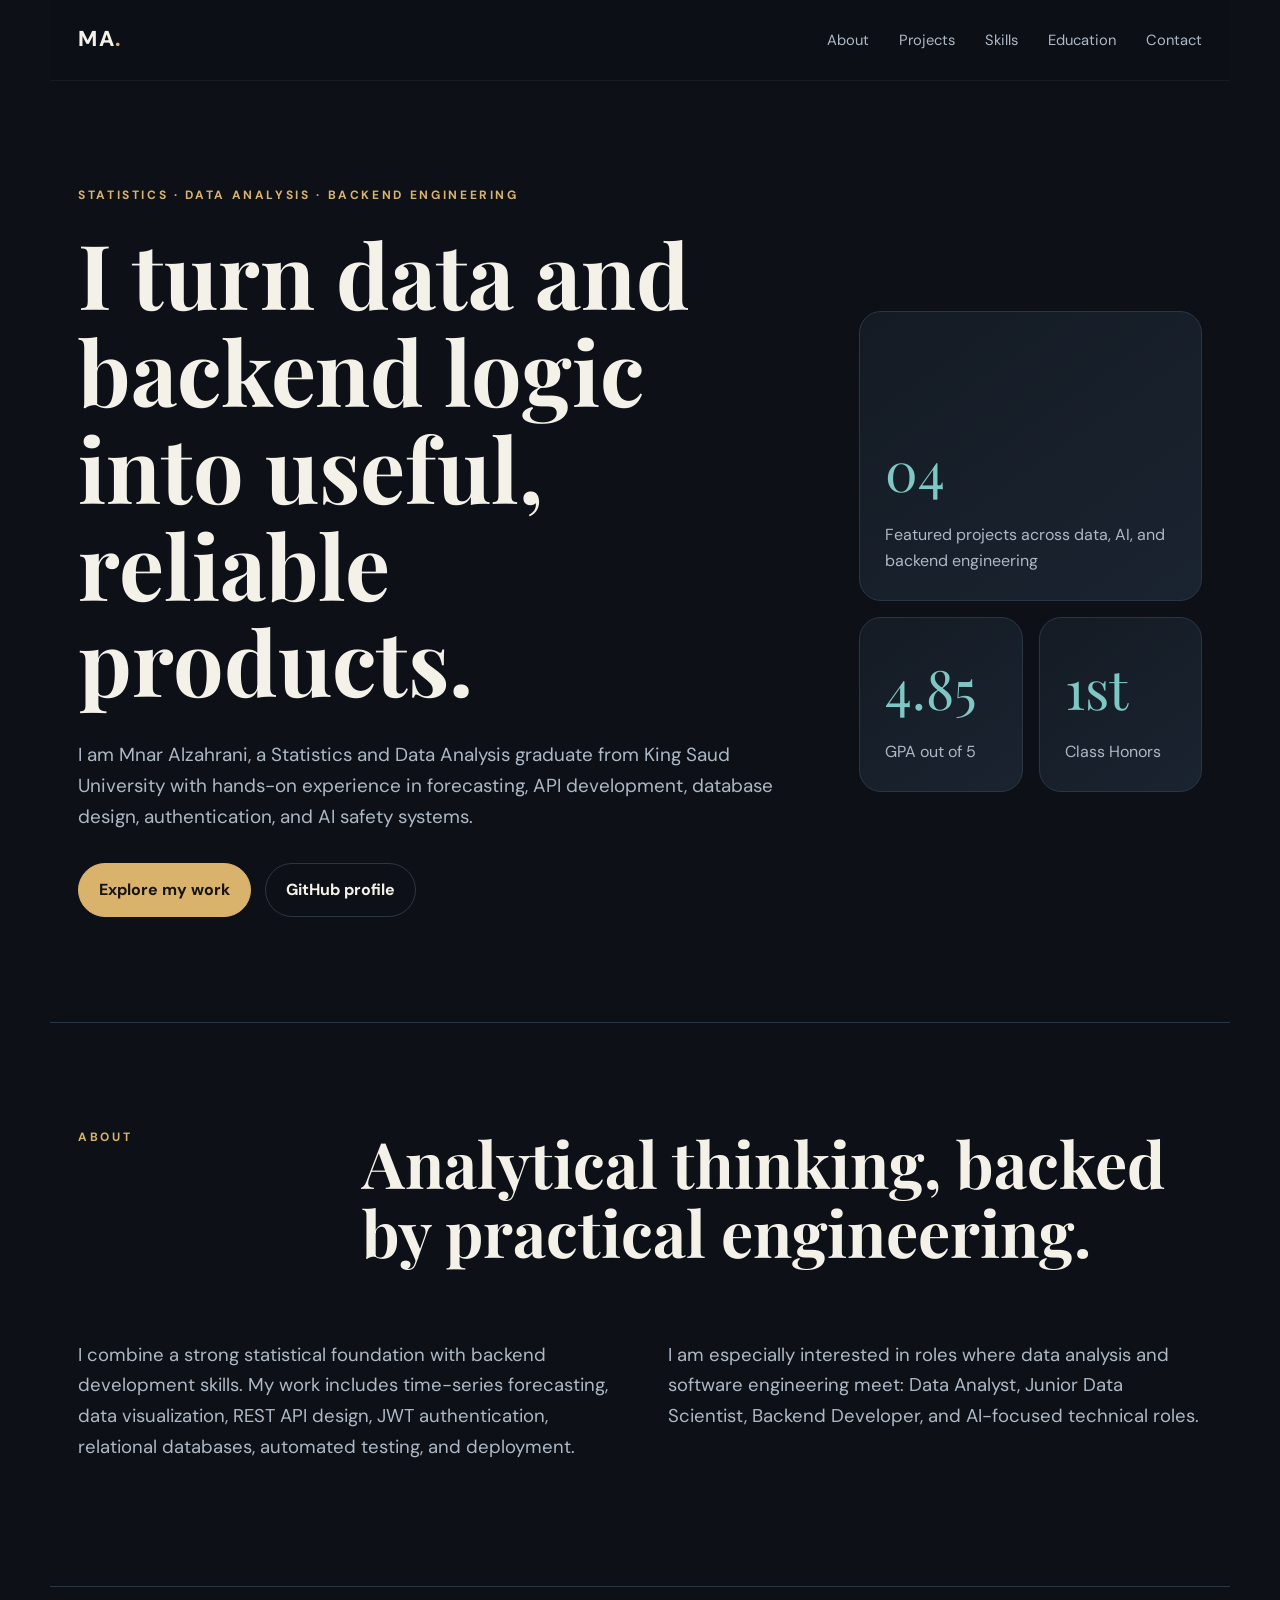
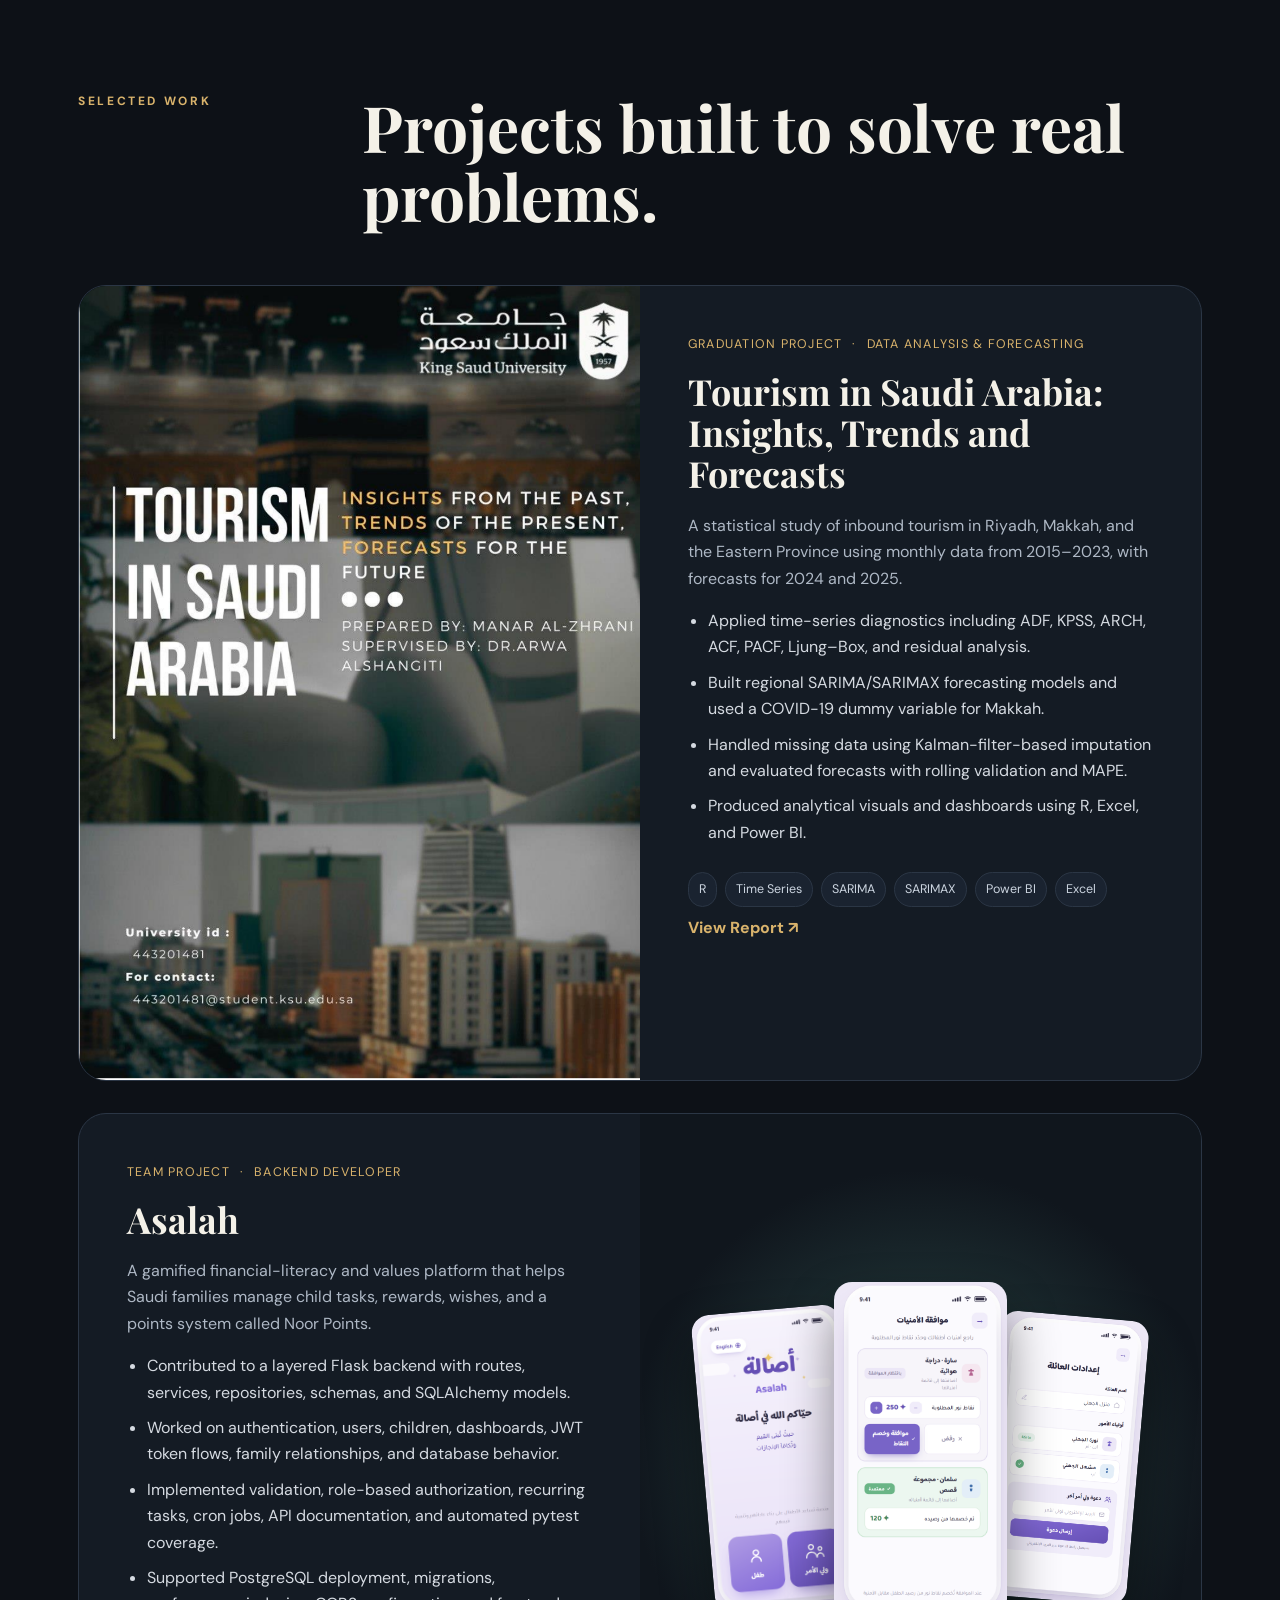
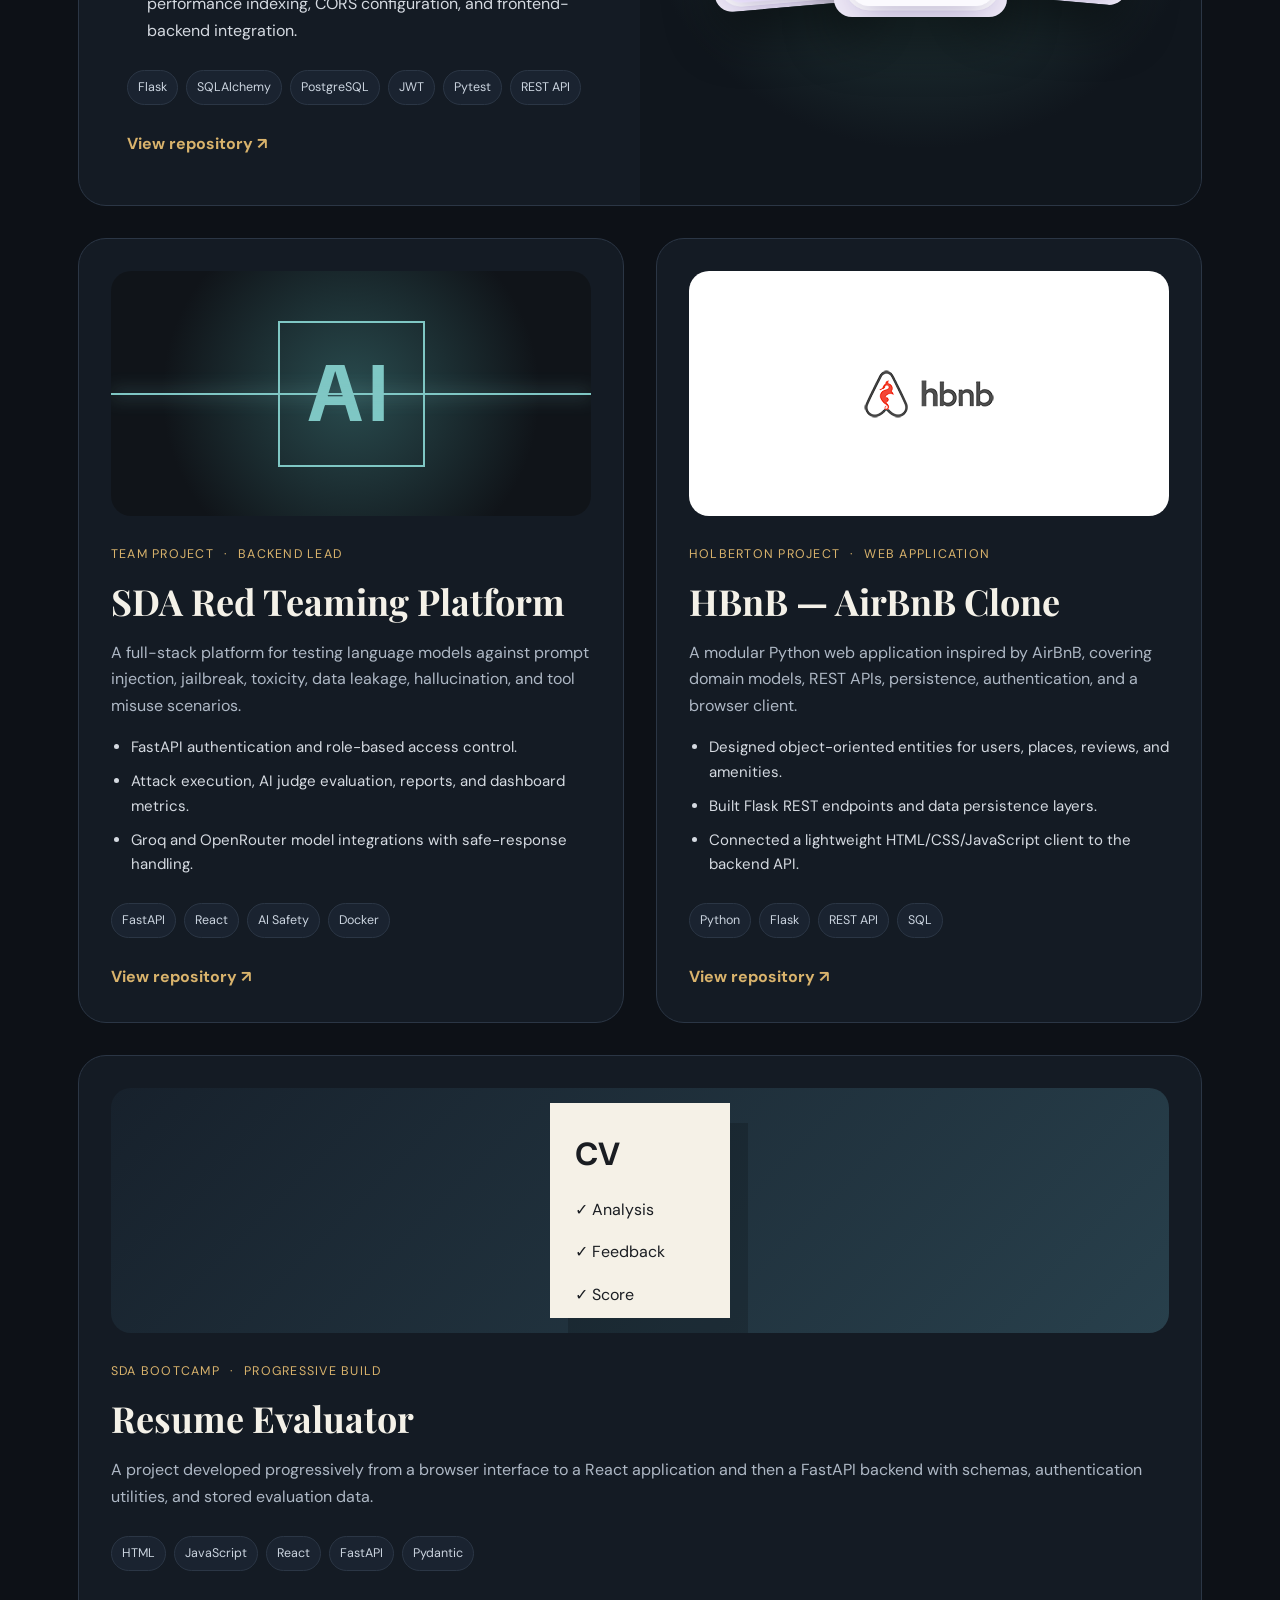
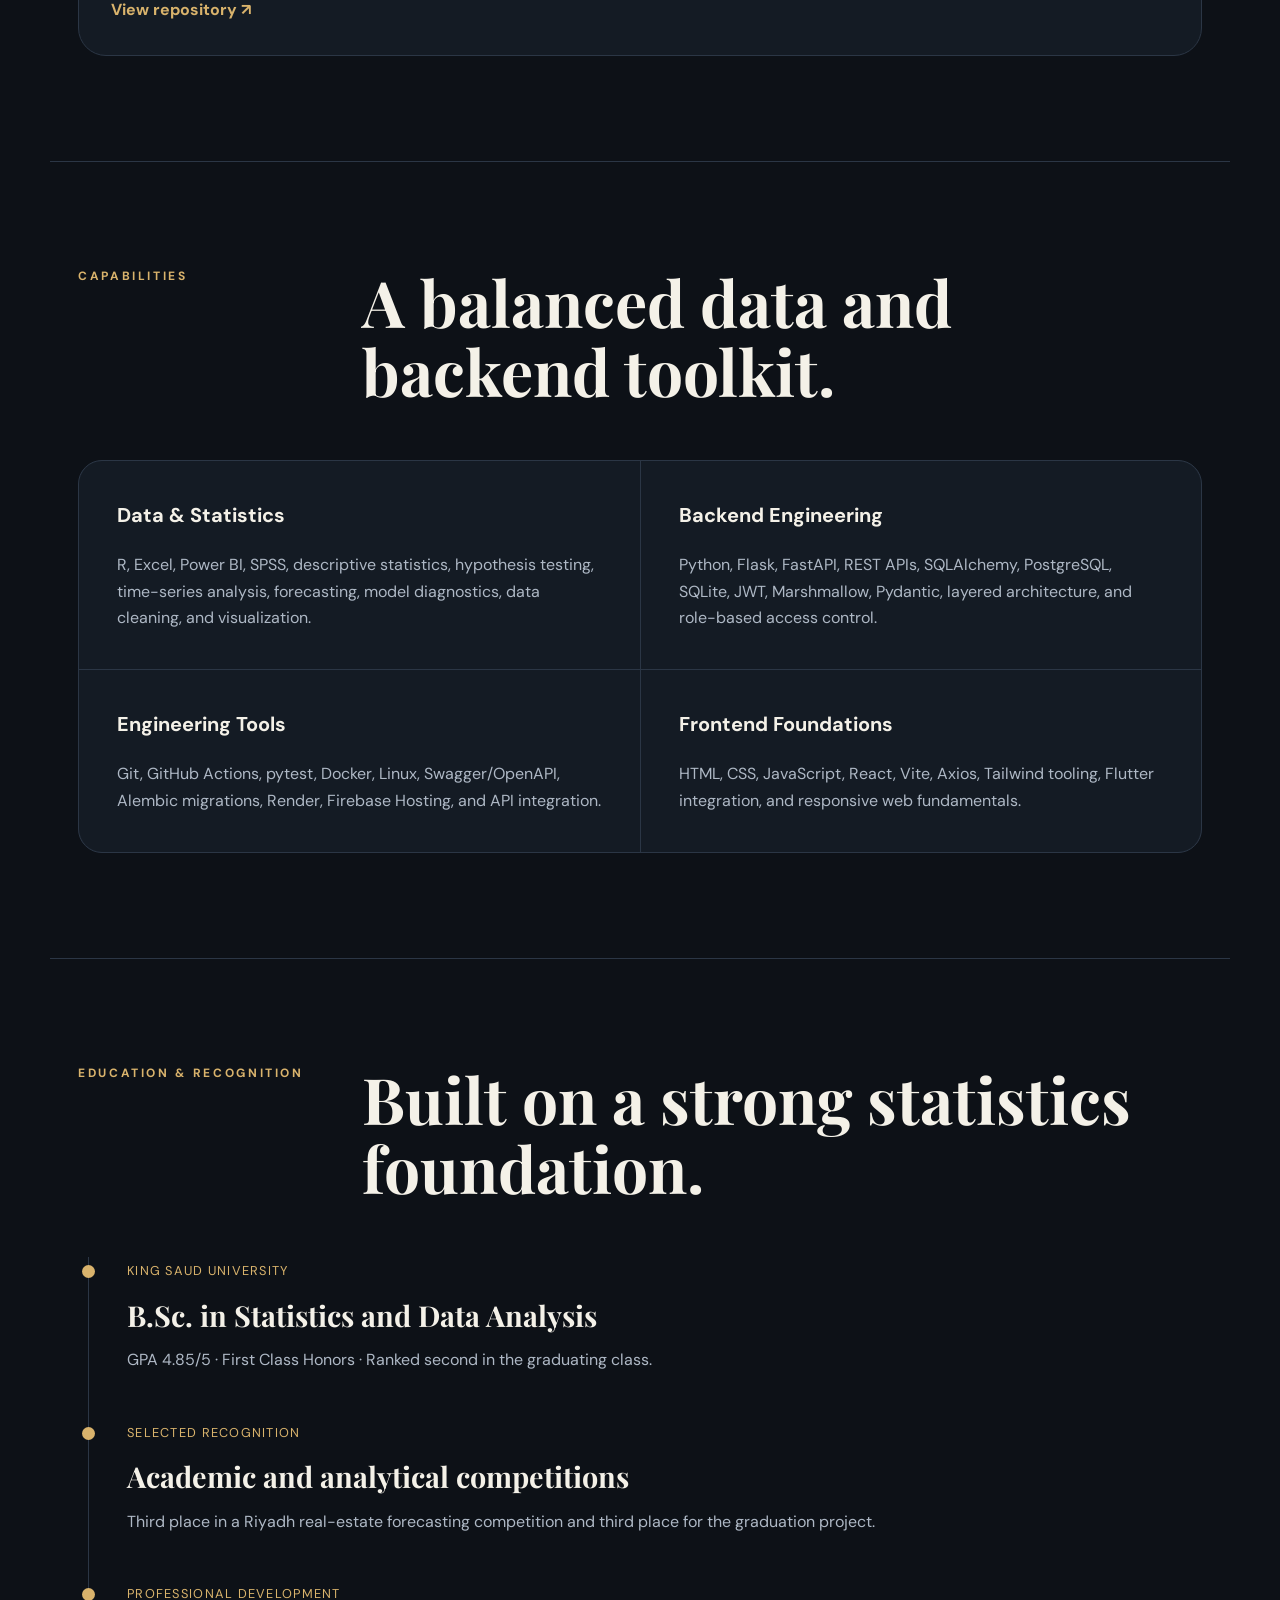
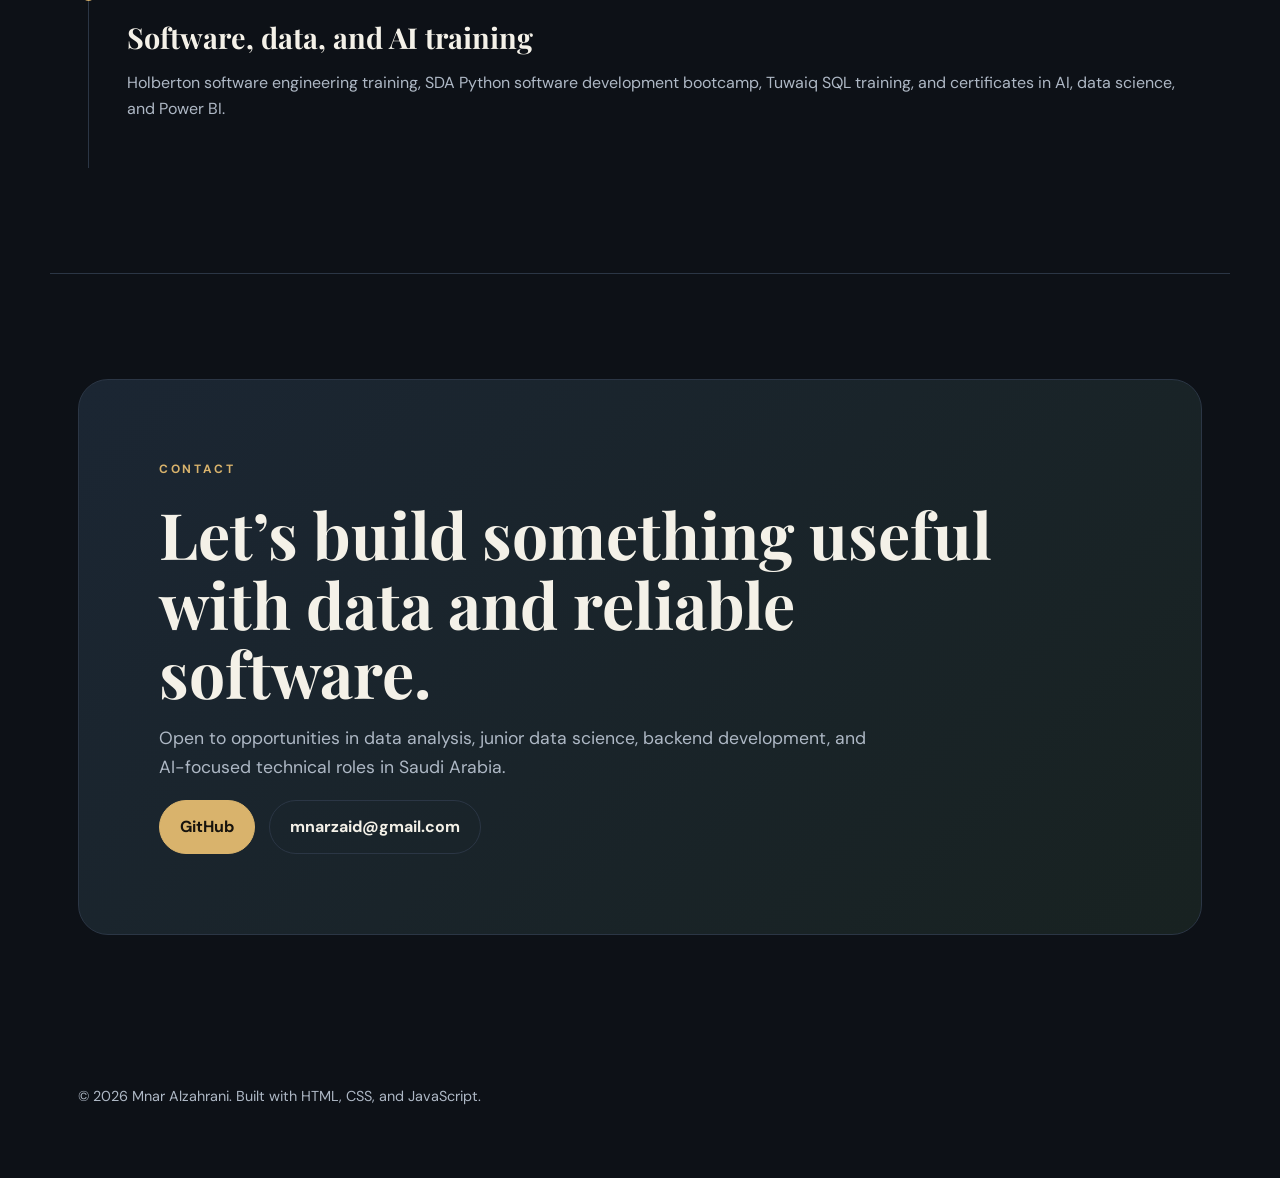
==== index.html @ 6a169e36 "Move portfolio files to repository root" ====
<!DOCTYPE html>
<html lang="en">
<head>
  <meta charset="UTF-8" />
  <meta name="viewport" content="width=device-width, initial-scale=1.0" />
  <meta name="description" content="Portfolio of Mnar Alzahrani, a statistics and data analysis graduate and backend developer." />
  <title>Mnar Alzahrani | Data & Backend Portfolio</title>
  <link rel="preconnect" href="https://fonts.googleapis.com">
  <link rel="preconnect" href="https://fonts.gstatic.com" crossorigin>
  <link href="https://fonts.googleapis.com/css2?family=DM+Sans:wght@400;500;600;700&family=Playfair+Display:wght@600;700&display=swap" rel="stylesheet">
  <link rel="stylesheet" href="styles.css" />
</head>
<body>
  <header class="site-header">
    <a class="brand" href="#home" aria-label="Go to homepage">MA<span>.</span></a>
    <button class="menu-button" aria-label="Open navigation" aria-expanded="false">Menu</button>
    <nav class="nav-links" aria-label="Main navigation">
      <a href="#about">About</a>
      <a href="#projects">Projects</a>
      <a href="#skills">Skills</a>
      <a href="#education">Education</a>
      <a href="#contact">Contact</a>
    </nav>
  </header>

  <main>
    <section class="hero" id="home">
      <div class="hero-copy reveal">
        <p class="eyebrow">Statistics · Data Analysis · Backend Engineering</p>
        <h1>I turn data and backend logic into useful, reliable products.</h1>
        <p class="hero-text">I am Mnar Alzahrani, a Statistics and Data Analysis graduate from King Saud University with hands-on experience in forecasting, API development, database design, authentication, and AI safety systems.</p>
        <div class="hero-actions">
          <a class="button primary" href="#projects">Explore my work</a>
          <a class="button secondary" href="https://github.com/mnarzaid247-stack" target="_blank" rel="noreferrer">GitHub profile</a>
        </div>
      </div>
      <div class="hero-visual reveal" aria-label="Portfolio summary">
        <div class="metric-card large"><span>04</span><p>Featured projects across data, AI, and backend engineering</p></div>
        <div class="metric-row">
          <div class="metric-card"><span>4.85</span><p>GPA out of 5</p></div>
          <div class="metric-card"><span>1st</span><p>Class Honors</p></div>
        </div>
      </div>
    </section>

    <section class="section about" id="about">
      <div class="section-heading reveal"><p class="eyebrow">About</p><h2>Analytical thinking, backed by practical engineering.</h2></div>
      <div class="about-grid reveal">
        <p>I combine a strong statistical foundation with backend development skills. My work includes time-series forecasting, data visualization, REST API design, JWT authentication, relational databases, automated testing, and deployment.</p>
        <p>I am especially interested in roles where data analysis and software engineering meet: Data Analyst, Junior Data Scientist, Backend Developer, and AI-focused technical roles.</p>
      </div>
    </section>

    <section class="section projects" id="projects">
      <div class="section-heading reveal"><p class="eyebrow">Selected work</p><h2>Projects built to solve real problems.</h2></div>

      <article class="project featured reveal">
        <div class="project-media tourism-media"><img src="assets/tourism-cover.png" alt="Tourism in Saudi Arabia graduation project cover" /></div>
        <div class="project-content">
          <div class="project-meta"><span>Graduation Project</span><span>Data Analysis & Forecasting</span></div>
          <h3>Tourism in Saudi Arabia: Insights, Trends and Forecasts</h3>
          <p>A statistical study of inbound tourism in Riyadh, Makkah, and the Eastern Province using monthly data from 2015–2023, with forecasts for 2024 and 2025.</p>
          <ul class="project-points">
            <li>Applied time-series diagnostics including ADF, KPSS, ARCH, ACF, PACF, Ljung–Box, and residual analysis.</li>
            <li>Built regional SARIMA/SARIMAX forecasting models and used a COVID-19 dummy variable for Makkah.</li>
            <li>Handled missing data using Kalman-filter-based imputation and evaluated forecasts with rolling validation and MAPE.</li>
            <li>Produced analytical visuals and dashboards using R, Excel, and Power BI.</li>
          </ul>
          <div class="tags"><span>R</span><span>Time Series</span><span>SARIMA</span><span>SARIMAX</span><span>Power BI</span><span>Excel</span>
           <a class="text-link" href="assets/Report Of Toursim- manar AL-Zhrani.pdf" target="_blank" rel="noreferrer">
    View Report ↗
</a>
          </div>
        </div>
      </article>

      <article class="project featured reverse reveal">
        <div class="project-media mockup-stack">
          <img src="assets/asalah-1.png" alt="Asalah application mockup" />
          <img src="assets/asalah-2.png" alt="Asalah application dashboard mockup" />
          <img src="assets/asalah-3.png" alt="Asalah application child interface mockup" />
        </div>
        <div class="project-content">
          <div class="project-meta"><span>Team Project</span><span>Backend Developer</span></div>
          <h3>Asalah</h3>
          <p>A gamified financial-literacy and values platform that helps Saudi families manage child tasks, rewards, wishes, and a points system called Noor Points.</p>
          <ul class="project-points">
            <li>Contributed to a layered Flask backend with routes, services, repositories, schemas, and SQLAlchemy models.</li>
            <li>Worked on authentication, users, children, dashboards, JWT token flows, family relationships, and database behavior.</li>
            <li>Implemented validation, role-based authorization, recurring tasks, cron jobs, API documentation, and automated pytest coverage.</li>
            <li>Supported PostgreSQL deployment, migrations, performance indexing, CORS configuration, and frontend-backend integration.</li>
          </ul>
          <div class="tags"><span>Flask</span><span>SQLAlchemy</span><span>PostgreSQL</span><span>JWT</span><span>Pytest</span><span>REST API</span></div>
          <a class="text-link" href="https://github.com/Norahxj/HolbertonSchool-Portfolio_Project" target="_blank" rel="noreferrer">View repository ↗</a>
        </div>
      </article>

      <div class="project-grid">
        <article class="project-card reveal">
          <div class="card-visual red-team"><span>AI</span><div class="scan-line"></div></div>
          <div class="project-meta"><span>Team Project</span><span>Backend Lead</span></div>
          <h3>SDA Red Teaming Platform</h3>
          <p>A full-stack platform for testing language models against prompt injection, jailbreak, toxicity, data leakage, hallucination, and tool misuse scenarios.</p>
          <ul class="project-points compact">
            <li>FastAPI authentication and role-based access control.</li>
            <li>Attack execution, AI judge evaluation, reports, and dashboard metrics.</li>
            <li>Groq and OpenRouter model integrations with safe-response handling.</li>
          </ul>
          <div class="tags"><span>FastAPI</span><span>React</span><span>AI Safety</span><span>Docker</span></div>
          <a class="text-link" href="https://github.com/mnarzaid247-stack/SDA-Red-Teaming" target="_blank" rel="noreferrer">View repository ↗</a>
        </article>

        <article class="project-card reveal">
          <div class="card-visual hbnb"><img src="assets/hbnb-logo.png" alt="HBnB logo" /></div>
          <div class="project-meta"><span>Holberton Project</span><span>Web Application</span></div>
          <h3>HBnB — AirBnB Clone</h3>
          <p>A modular Python web application inspired by AirBnB, covering domain models, REST APIs, persistence, authentication, and a browser client.</p>
          <ul class="project-points compact">
            <li>Designed object-oriented entities for users, places, reviews, and amenities.</li>
            <li>Built Flask REST endpoints and data persistence layers.</li>
            <li>Connected a lightweight HTML/CSS/JavaScript client to the backend API.</li>
          </ul>
          <div class="tags"><span>Python</span><span>Flask</span><span>REST API</span><span>SQL</span></div>
          <a class="text-link" href="https://github.com/mnarzaid247-stack/holbertonschool-hbnb" target="_blank" rel="noreferrer">View repository ↗</a>
        </article>

        <article class="project-card wide reveal">
          <div class="card-visual resume"><div class="paper"><strong>CV</strong><span>✓ Analysis</span><span>✓ Feedback</span><span>✓ Score</span></div></div>
          <div class="project-meta"><span>SDA Bootcamp</span><span>Progressive Build</span></div>
          <h3>Resume Evaluator</h3>
          <p>A project developed progressively from a browser interface to a React application and then a FastAPI backend with schemas, authentication utilities, and stored evaluation data.</p>
          <div class="tags"><span>HTML</span><span>JavaScript</span><span>React</span><span>FastAPI</span><span>Pydantic</span></div>
          <a class="text-link" href="https://github.com/mnarzaid247-stack/SDA" target="_blank" rel="noreferrer">View repository ↗</a>
        </article>
      </div>
    </section>

    <section class="section skills" id="skills">
      <div class="section-heading reveal"><p class="eyebrow">Capabilities</p><h2>A balanced data and backend toolkit.</h2></div>
      <div class="skills-grid reveal">
        <div><h3>Data & Statistics</h3><p>R, Excel, Power BI, SPSS, descriptive statistics, hypothesis testing, time-series analysis, forecasting, model diagnostics, data cleaning, and visualization.</p></div>
        <div><h3>Backend Engineering</h3><p>Python, Flask, FastAPI, REST APIs, SQLAlchemy, PostgreSQL, SQLite, JWT, Marshmallow, Pydantic, layered architecture, and role-based access control.</p></div>
        <div><h3>Engineering Tools</h3><p>Git, GitHub Actions, pytest, Docker, Linux, Swagger/OpenAPI, Alembic migrations, Render, Firebase Hosting, and API integration.</p></div>
        <div><h3>Frontend Foundations</h3><p>HTML, CSS, JavaScript, React, Vite, Axios, Tailwind tooling, Flutter integration, and responsive web fundamentals.</p></div>
      </div>
    </section>

    <section class="section education" id="education">
      <div class="section-heading reveal"><p class="eyebrow">Education & recognition</p><h2>Built on a strong statistics foundation.</h2></div>
      <div class="timeline reveal">
        <div class="timeline-item"><span>King Saud University</span><h3>B.Sc. in Statistics and Data Analysis</h3><p>GPA 4.85/5 · First Class Honors · Ranked second in the graduating class.</p></div>
        <div class="timeline-item"><span>Selected recognition</span><h3>Academic and analytical competitions</h3><p>Third place in a Riyadh real-estate forecasting competition and third place for the graduation project.</p></div>
        <div class="timeline-item"><span>Professional development</span><h3>Software, data, and AI training</h3><p>Holberton software engineering training, SDA Python software development bootcamp, Tuwaiq SQL training, and certificates in AI, data science, and Power BI.</p></div>
      </div>
    </section>

    <section class="section contact" id="contact">
      <div class="contact-box reveal">
        <p class="eyebrow">Contact</p>
        <h2>Let’s build something useful with data and reliable software.</h2>
        <p>Open to opportunities in data analysis, junior data science, backend development, and AI-focused technical roles in Saudi Arabia.</p>
        <div class="hero-actions">
          <a class="button primary" href="https://github.com/mnarzaid247-stack" target="_blank" rel="noreferrer">GitHub</a>
          <a class="button secondary" href="mailto:mnarzaid247@gmail.com" id="email-link">mnarzaid@gmail.com</a>
        </div>
      </div>
    </section>
  </main>

  <footer><p>© <span id="year"></span> Mnar Alzahrani. Built with HTML, CSS, and JavaScript.</p></footer>
  <script src="script.js"></script>
</body>
</html>
---- styles.css ----
:root{--bg:#0d1117;--surface:#141b24;--surface2:#1a2330;--text:#f4f1e8;--muted:#aeb8c5;--line:#2b3645;--accent:#d9b36c;--accent2:#7fc7c4;--max:1180px}
*{box-sizing:border-box}html{scroll-behavior:smooth}body{margin:0;background:var(--bg);color:var(--text);font-family:"DM Sans",sans-serif;line-height:1.65}img{max-width:100%;display:block}a{color:inherit;text-decoration:none}button{font:inherit}.site-header{position:sticky;top:0;z-index:20;display:flex;align-items:center;justify-content:space-between;max-width:var(--max);margin:auto;padding:22px 28px;background:rgba(13,17,23,.88);backdrop-filter:blur(15px);border-bottom:1px solid rgba(255,255,255,.05)}.brand{font-weight:800;font-size:1.35rem;letter-spacing:.08em}.brand span,.eyebrow{color:var(--accent)}.nav-links{display:flex;gap:30px;font-size:.92rem;color:var(--muted)}.nav-links a:hover{color:var(--text)}.menu-button{display:none;background:none;border:1px solid var(--line);color:var(--text);padding:8px 12px;border-radius:8px}.hero,.section{max-width:var(--max);margin:auto;padding:105px 28px}.hero{min-height:86vh;display:grid;grid-template-columns:1.35fr .65fr;gap:70px;align-items:center}.eyebrow{text-transform:uppercase;font-size:.75rem;letter-spacing:.22em;font-weight:700;margin:0 0 20px}.hero h1,.section h2,.contact h2{font-family:"Playfair Display",serif;line-height:1.08;margin:0}.hero h1{font-size:clamp(3rem,7vw,6.4rem);max-width:950px}.hero-text{font-size:1.18rem;color:var(--muted);max-width:730px;margin:30px 0}.hero-actions{display:flex;gap:14px;flex-wrap:wrap}.button{display:inline-flex;align-items:center;justify-content:center;padding:13px 20px;border-radius:999px;font-weight:700;border:1px solid var(--line)}.button.primary{background:var(--accent);color:#17130d;border-color:var(--accent)}.button.secondary:hover{border-color:var(--accent);color:var(--accent)}.hero-visual{display:grid;gap:16px}.metric-row{display:grid;grid-template-columns:1fr 1fr;gap:16px}.metric-card{background:linear-gradient(145deg,var(--surface),var(--surface2));border:1px solid var(--line);padding:25px;border-radius:22px;min-height:150px;display:flex;flex-direction:column;justify-content:flex-end}.metric-card.large{min-height:290px}.metric-card span{font-family:"Playfair Display",serif;font-size:3.4rem;color:var(--accent2)}.metric-card p{margin:7px 0 0;color:var(--muted)}.section{border-top:1px solid var(--line)}.section-heading{display:grid;grid-template-columns:.45fr 1.55fr;gap:40px;margin-bottom:55px}.section h2{font-size:clamp(2.3rem,5vw,4.8rem);max-width:850px}.about-grid{display:grid;grid-template-columns:1fr 1fr;gap:55px;color:var(--muted);font-size:1.16rem}.project{background:var(--surface);border:1px solid var(--line);border-radius:28px;overflow:hidden;margin-bottom:32px}.project.featured{display:grid;grid-template-columns:1fr 1fr;min-height:620px}.project.featured.reverse .project-media{order:2}.project-media{background:#0a0d12;min-height:500px;overflow:hidden}.tourism-media img{width:100%;height:100%;object-fit:cover;object-position:top}.project-content{padding:48px}.project-meta{display:flex;gap:10px;flex-wrap:wrap;color:var(--accent);font-size:.78rem;text-transform:uppercase;letter-spacing:.1em;margin-bottom:16px}.project-meta span+span:before{content:"·";margin-right:10px}.project h3,.project-card h3{font-family:"Playfair Display",serif;font-size:2.25rem;line-height:1.15;margin:0 0 18px}.project-content>p,.project-card>p{color:var(--muted)}.project-points{padding-left:20px;color:#d5dae1}.project-points li{margin:9px 0}.project-points.compact{font-size:.94rem}.tags{display:flex;flex-wrap:wrap;gap:8px;margin:26px 0}.tags span{font-size:.78rem;padding:6px 10px;border-radius:999px;background:var(--surface2);border:1px solid var(--line);color:#cbd4df}.text-link{color:var(--accent);font-weight:700}.mockup-stack{display:flex;align-items:center;justify-content:center;gap:0;padding:40px;background:radial-gradient(circle at 50% 50%,#2c4a49,#10161d 65%)}.mockup-stack img{width:31%;border-radius:18px;box-shadow:0 25px 50px rgba(0,0,0,.45)}.mockup-stack img:nth-child(2){width:36%;z-index:2;transform:translateY(-10px)}.mockup-stack img:first-child{transform:rotate(-5deg) translateX(18px)}.mockup-stack img:last-child{transform:rotate(5deg) translateX(-18px)}.project-grid{display:grid;grid-template-columns:1fr 1fr;gap:32px}.project-card{background:var(--surface);border:1px solid var(--line);border-radius:28px;padding:32px}.project-card.wide{grid-column:1/-1}.card-visual{height:245px;border-radius:20px;margin-bottom:28px;display:grid;place-items:center;background:#0a0e13;overflow:hidden}.red-team{position:relative;background:radial-gradient(circle,#294b4e,#101419 70%)}.red-team>span{font-size:5rem;font-weight:800;letter-spacing:.1em;color:var(--accent2);border:2px solid var(--accent2);padding:5px 28px}.scan-line{position:absolute;width:100%;height:2px;background:var(--accent2);box-shadow:0 0 18px var(--accent2);animation:scan 3s linear infinite}@keyframes scan{from{top:10%}to{top:90%}}.hbnb{background:#fff}.hbnb img{max-width:65%}.resume{background:linear-gradient(135deg,#17212c,#28404c)}.paper{width:180px;height:215px;background:#f5f1e7;color:#1a1d22;padding:25px;display:flex;flex-direction:column;gap:16px;box-shadow:18px 20px 0 rgba(0,0,0,.18)}.paper strong{font-size:2rem}.skills-grid{display:grid;grid-template-columns:repeat(2,1fr);gap:1px;background:var(--line);border:1px solid var(--line);border-radius:24px;overflow:hidden}.skills-grid>div{background:var(--surface);padding:38px}.skills-grid h3{font-size:1.25rem;margin-top:0}.skills-grid p{color:var(--muted);margin-bottom:0}.timeline{border-left:1px solid var(--line);margin-left:10px}.timeline-item{position:relative;padding:0 0 45px 38px}.timeline-item:before{content:"";position:absolute;left:-7px;top:8px;width:13px;height:13px;border-radius:50%;background:var(--accent)}.timeline-item span{color:var(--accent);font-size:.8rem;text-transform:uppercase;letter-spacing:.1em}.timeline-item h3{font-family:"Playfair Display",serif;font-size:1.8rem;margin:8px 0}.timeline-item p{color:var(--muted);margin:0}.contact-box{background:linear-gradient(135deg,#1b2633,#182221);border:1px solid var(--line);border-radius:30px;padding:clamp(35px,7vw,80px)}.contact h2{font-size:clamp(2.4rem,5vw,5rem);max-width:900px}.contact-box>p:not(.eyebrow){color:var(--muted);font-size:1.1rem;max-width:730px}.contact small{display:block;margin-top:25px;color:#8d99a7}code{background:#0c1117;padding:3px 6px;border-radius:6px}footer{max-width:var(--max);margin:auto;padding:30px 28px 55px;color:var(--muted);font-size:.9rem}.reveal{opacity:0;transform:translateY(22px);transition:opacity .7s ease,transform .7s ease}.reveal.visible{opacity:1;transform:none}
@media(max-width:900px){.hero{grid-template-columns:1fr;min-height:auto;padding-top:80px}.hero-visual{grid-template-columns:1fr 1fr}.metric-card.large{min-height:180px}.metric-row{display:contents}.section-heading{grid-template-columns:1fr}.project.featured{grid-template-columns:1fr}.project.featured.reverse .project-media{order:0}.project-grid{grid-template-columns:1fr}.project-card.wide{grid-column:auto}.project-media{min-height:420px}.about-grid{grid-template-columns:1fr}.skills-grid{grid-template-columns:1fr}}
@media(max-width:680px){.site-header{padding:16px 20px}.menu-button{display:block}.nav-links{display:none;position:absolute;top:70px;left:20px;right:20px;flex-direction:column;background:var(--surface);border:1px solid var(--line);padding:20px;border-radius:16px}.nav-links.open{display:flex}.hero,.section{padding:72px 20px}.hero h1{font-size:3.2rem}.hero-visual{grid-template-columns:1fr}.metric-row{display:grid}.project-content,.project-card{padding:26px}.mockup-stack{min-height:330px;padding:20px}.project-media{min-height:360px}.section-heading{margin-bottom:35px}.skills-grid>div{padding:28px}}
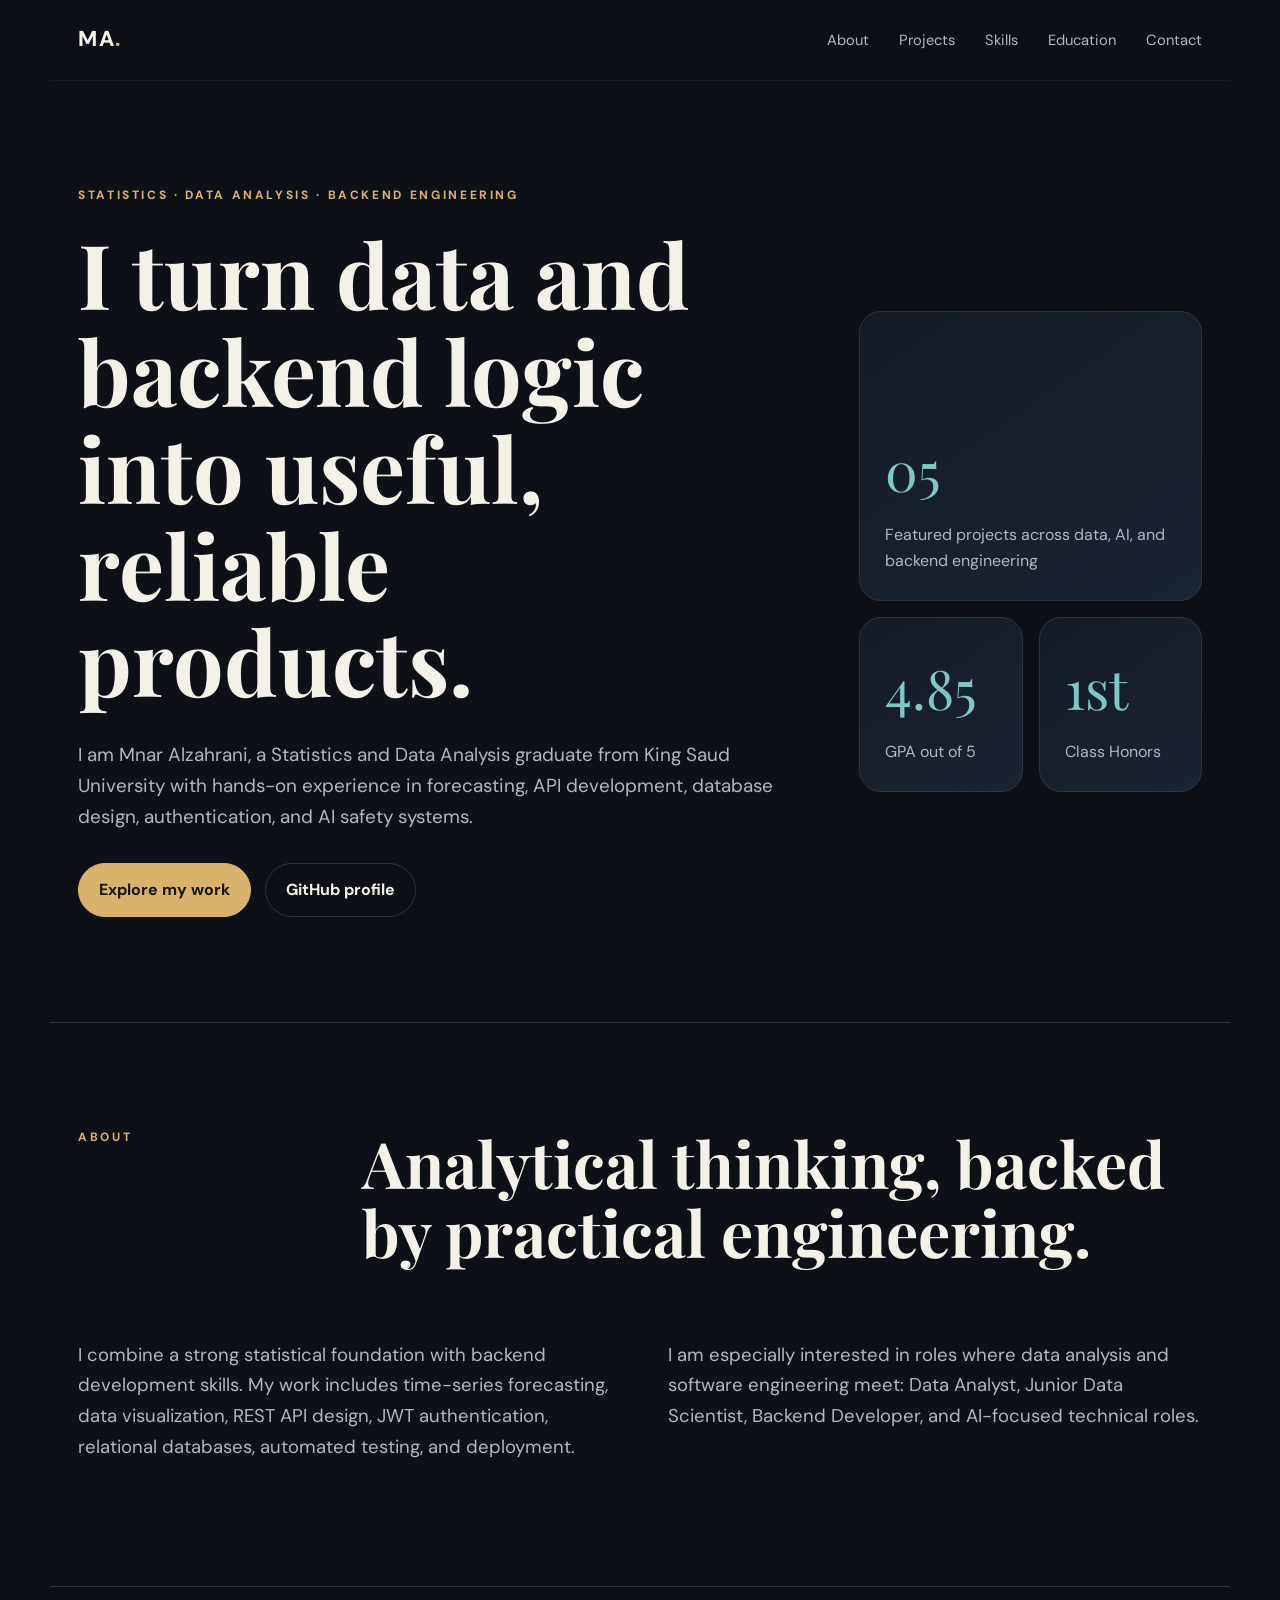
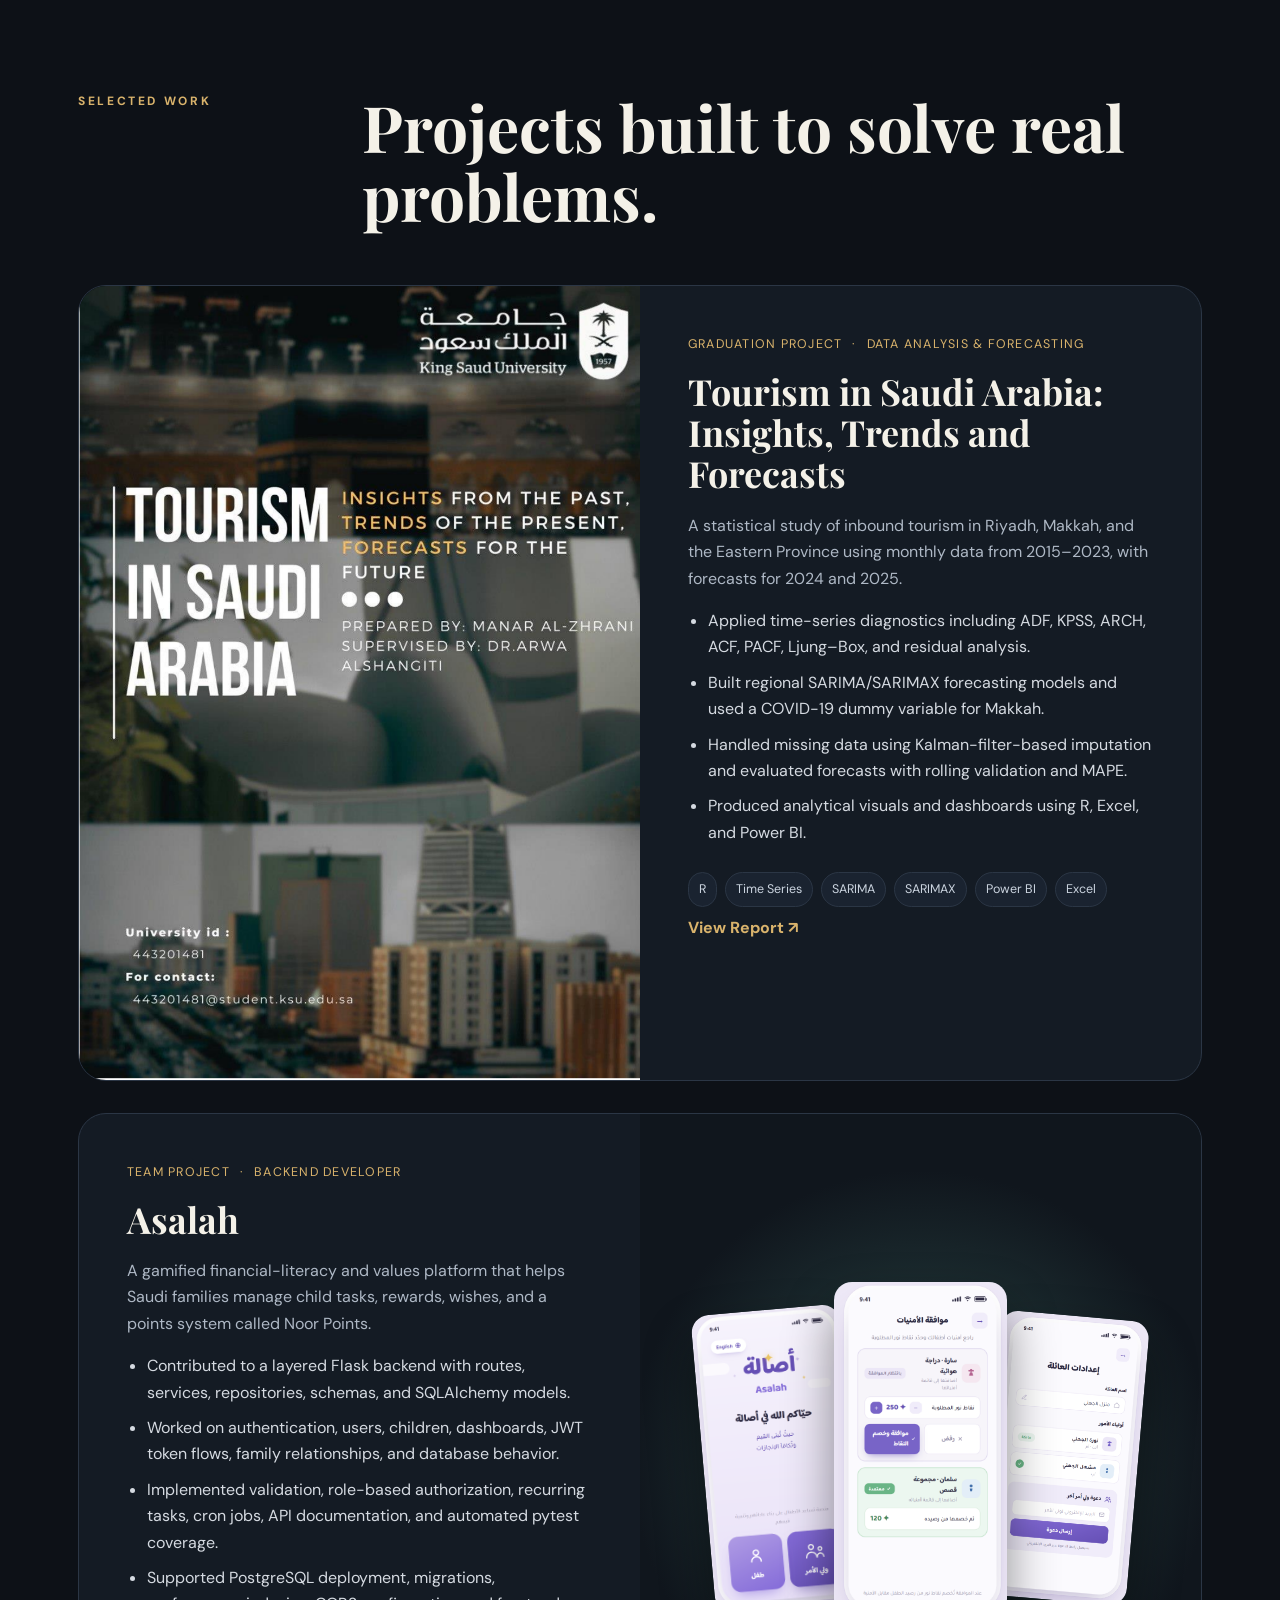
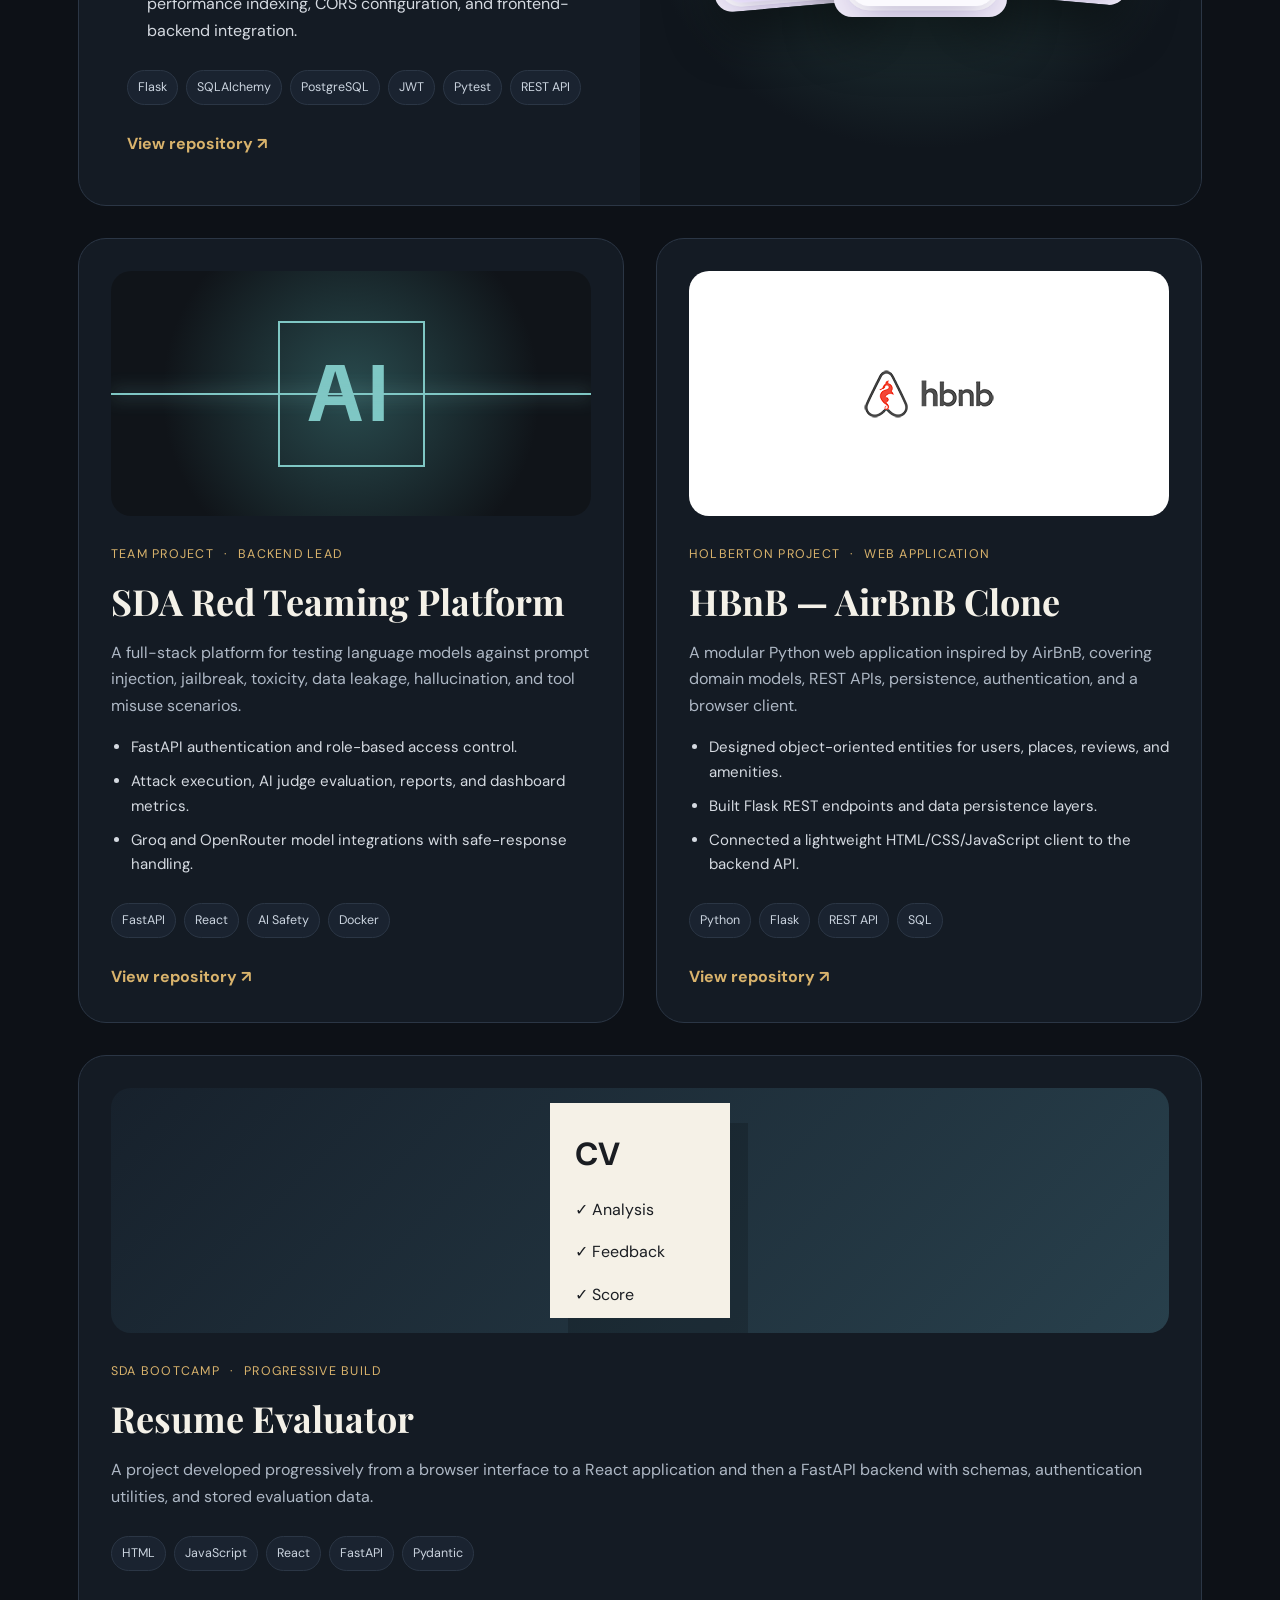
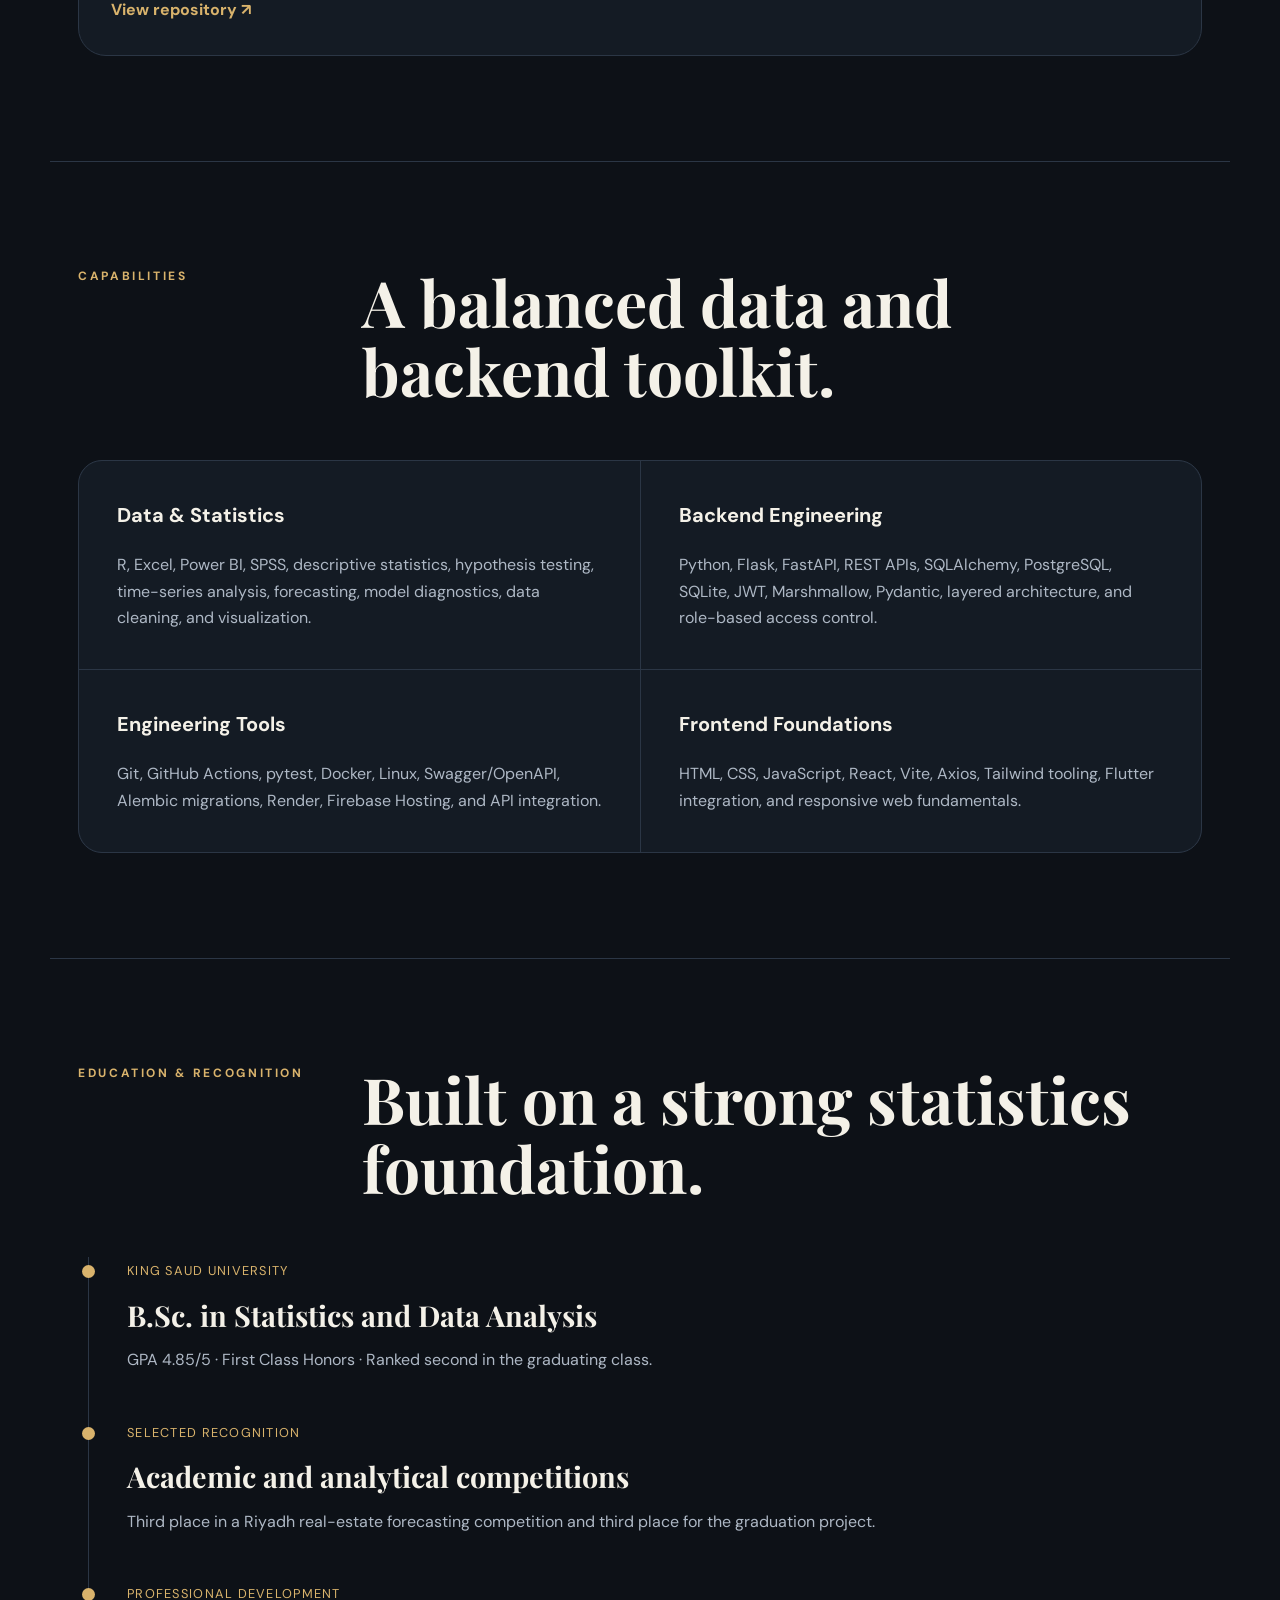
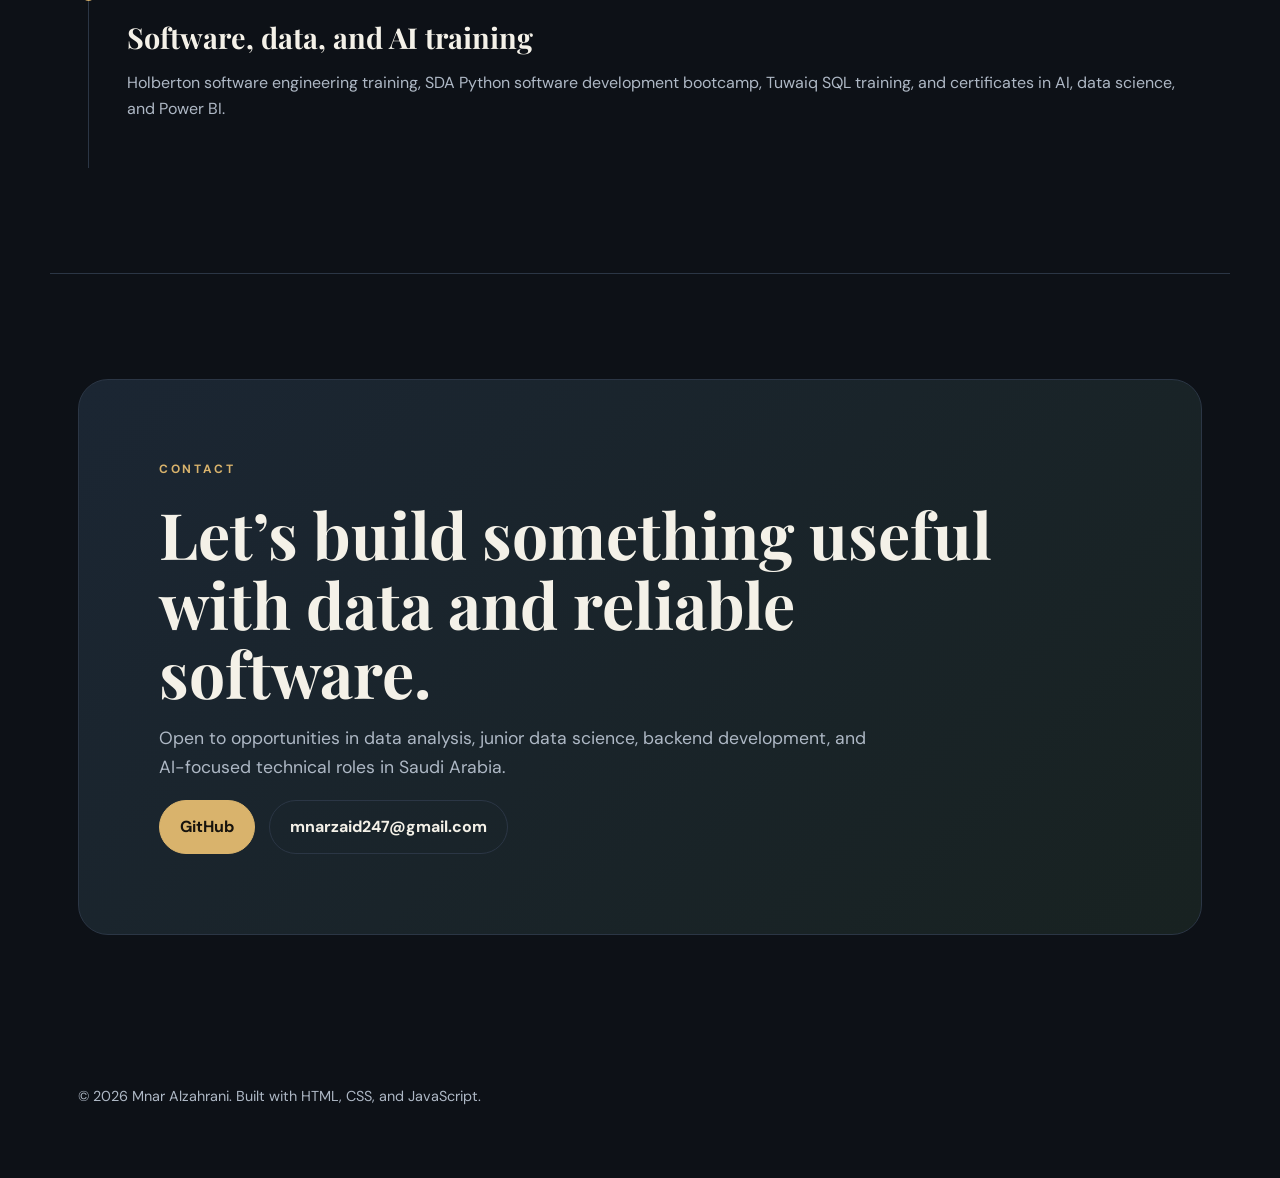
==== commit d079445a: "Update index.html" ====
--- a/index.html
+++ b/index.html
@@ -35,7 +35,7 @@
         </div>
       </div>
       <div class="hero-visual reveal" aria-label="Portfolio summary">
-        <div class="metric-card large"><span>04</span><p>Featured projects across data, AI, and backend engineering</p></div>
+        <div class="metric-card large"><span>05</span><p>Featured projects across data, AI, and backend engineering</p></div>
         <div class="metric-row">
           <div class="metric-card"><span>4.85</span><p>GPA out of 5</p></div>
           <div class="metric-card"><span>1st</span><p>Class Honors</p></div>
@@ -161,7 +161,7 @@
         <p>Open to opportunities in data analysis, junior data science, backend development, and AI-focused technical roles in Saudi Arabia.</p>
         <div class="hero-actions">
           <a class="button primary" href="https://github.com/mnarzaid247-stack" target="_blank" rel="noreferrer">GitHub</a>
-          <a class="button secondary" href="mailto:mnarzaid247@gmail.com" id="email-link">mnarzaid@gmail.com</a>
+          <a class="button secondary" href="mailto:mnarzaid247@gmail.com">mnarzaid247@gmail.com</a>
         </div>
       </div>
     </section>
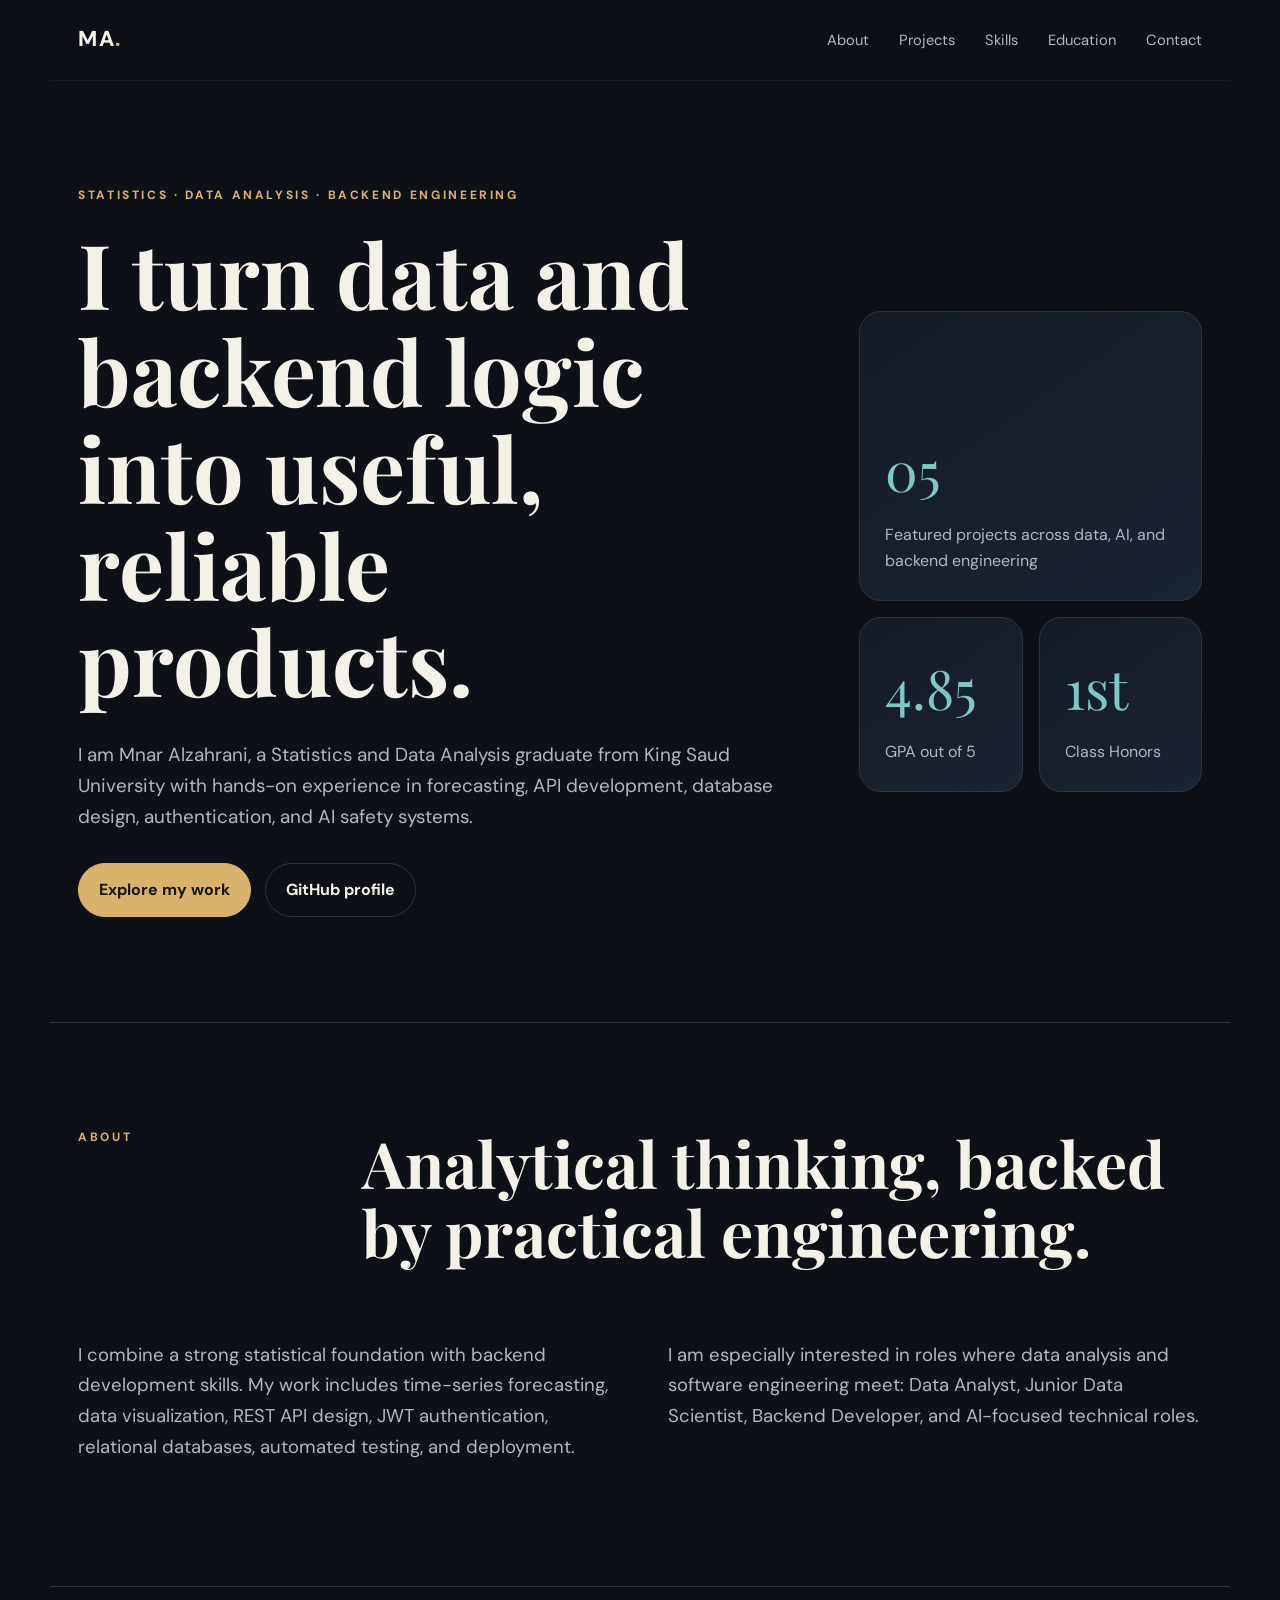
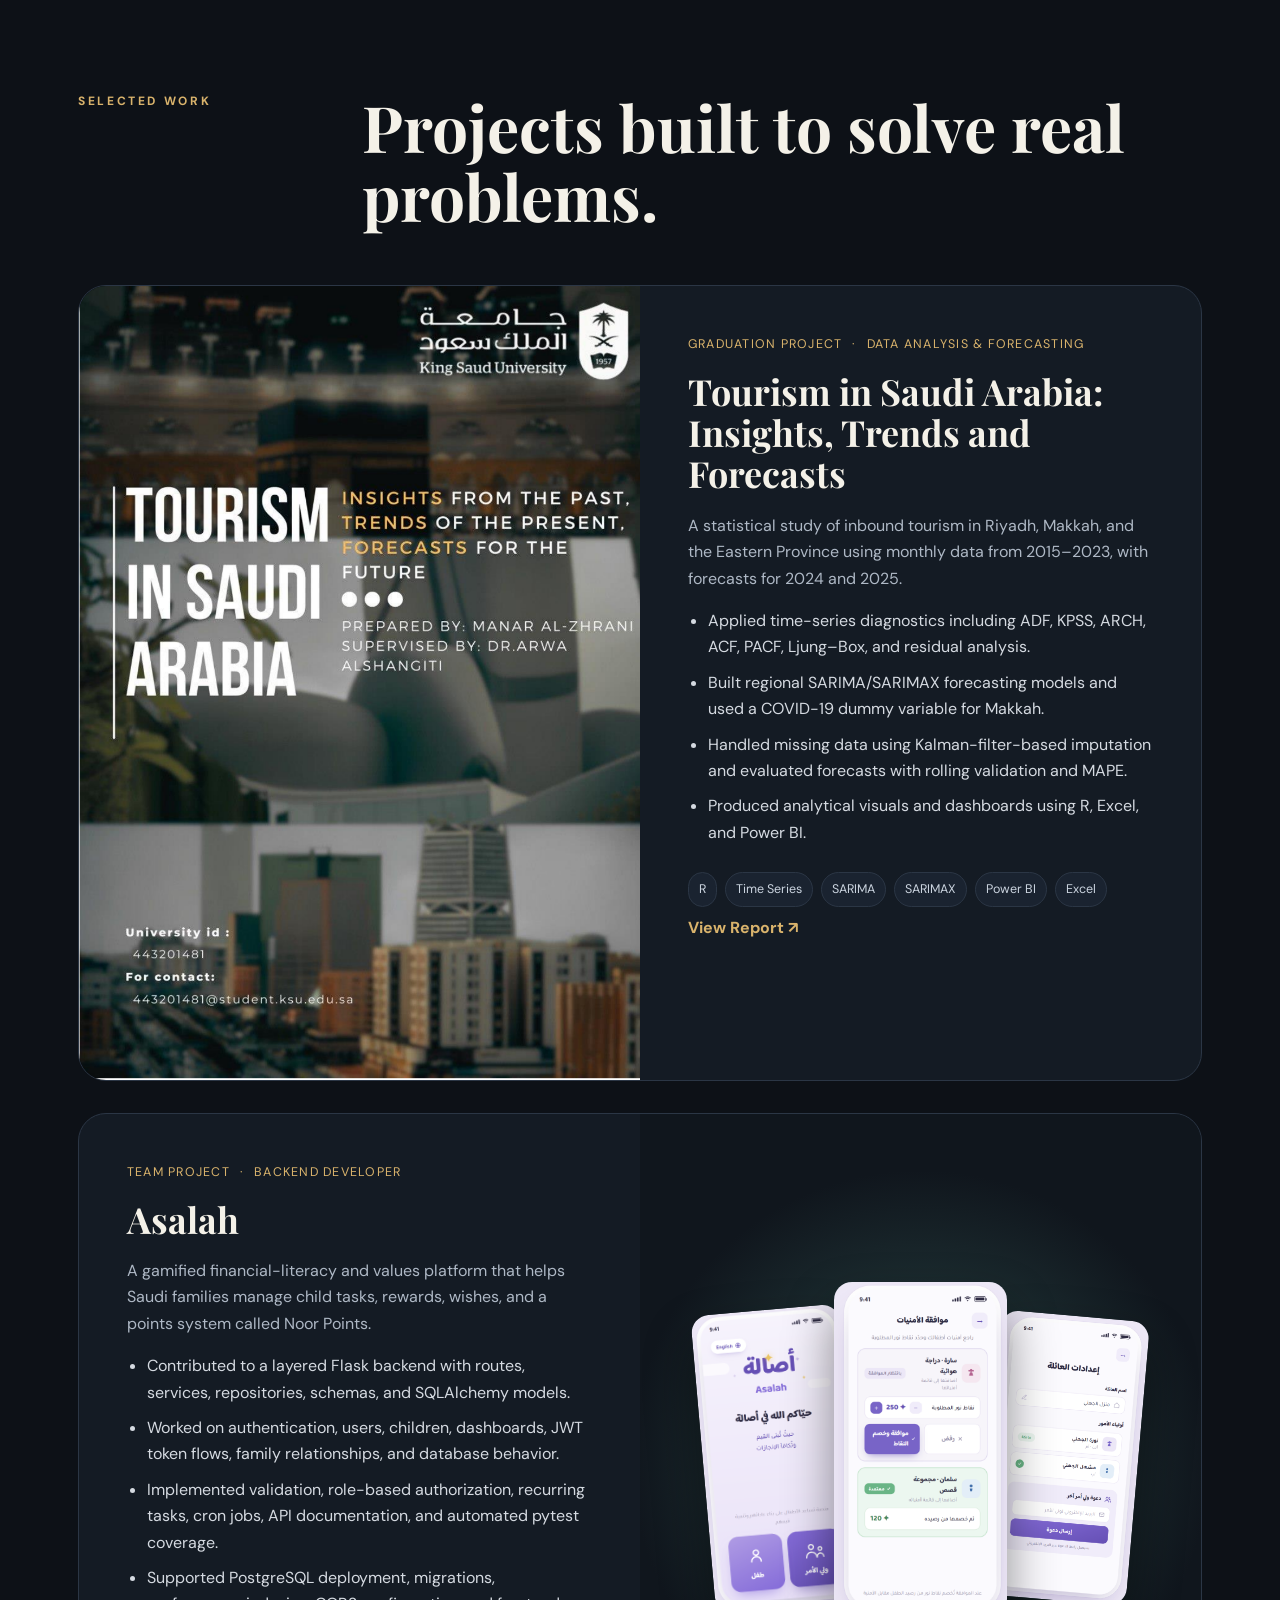
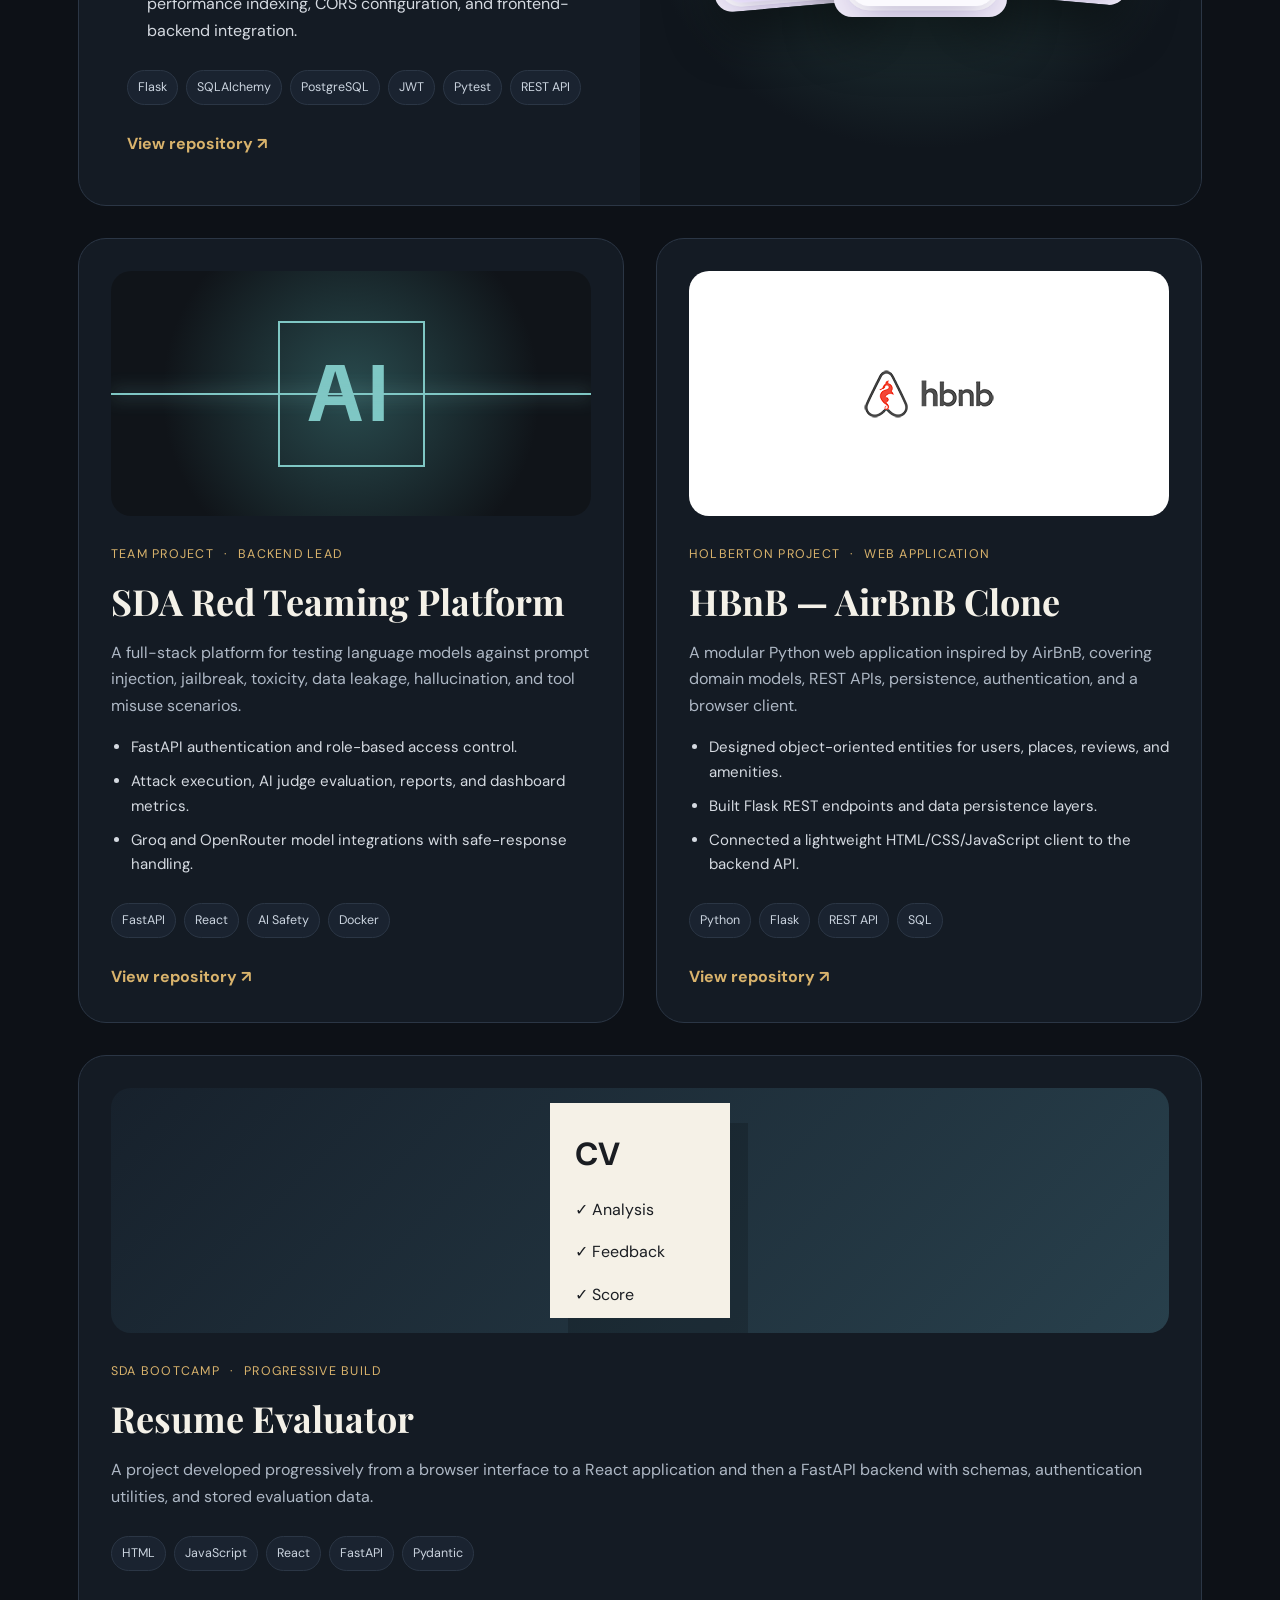
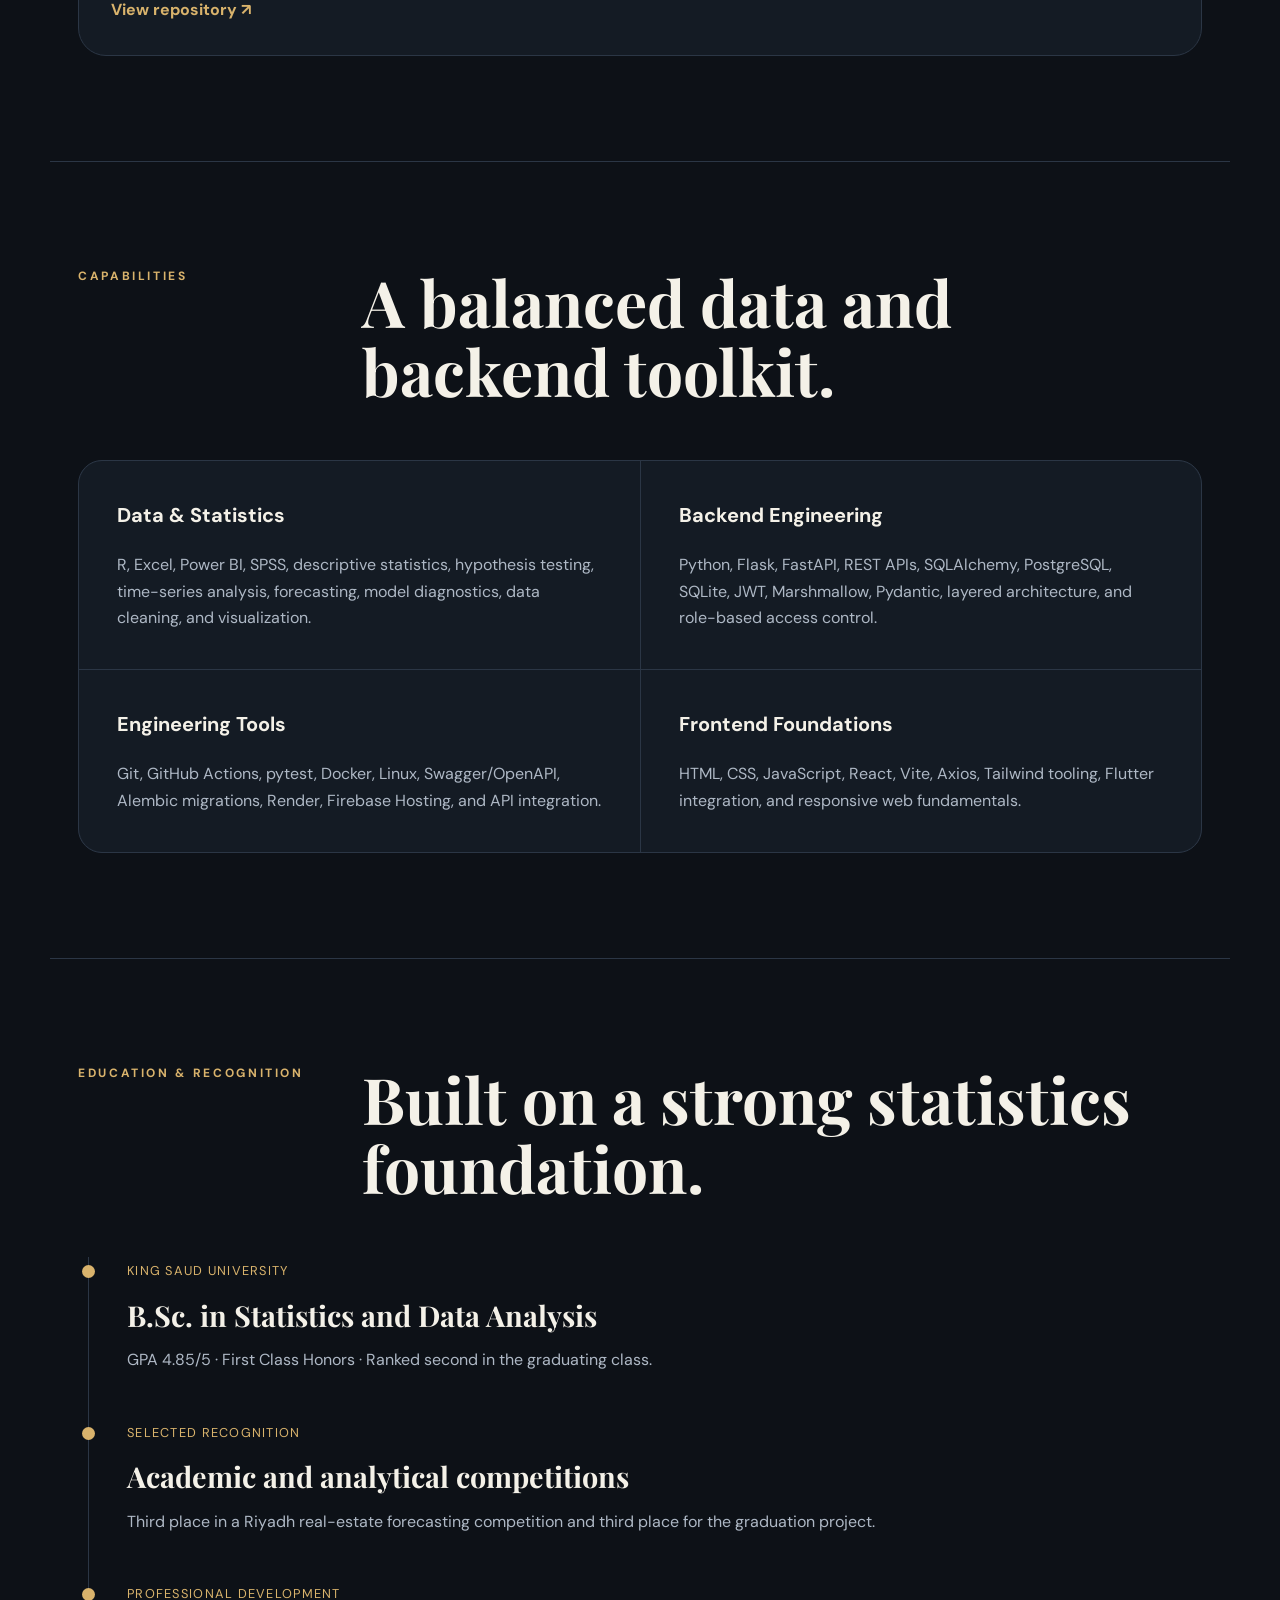
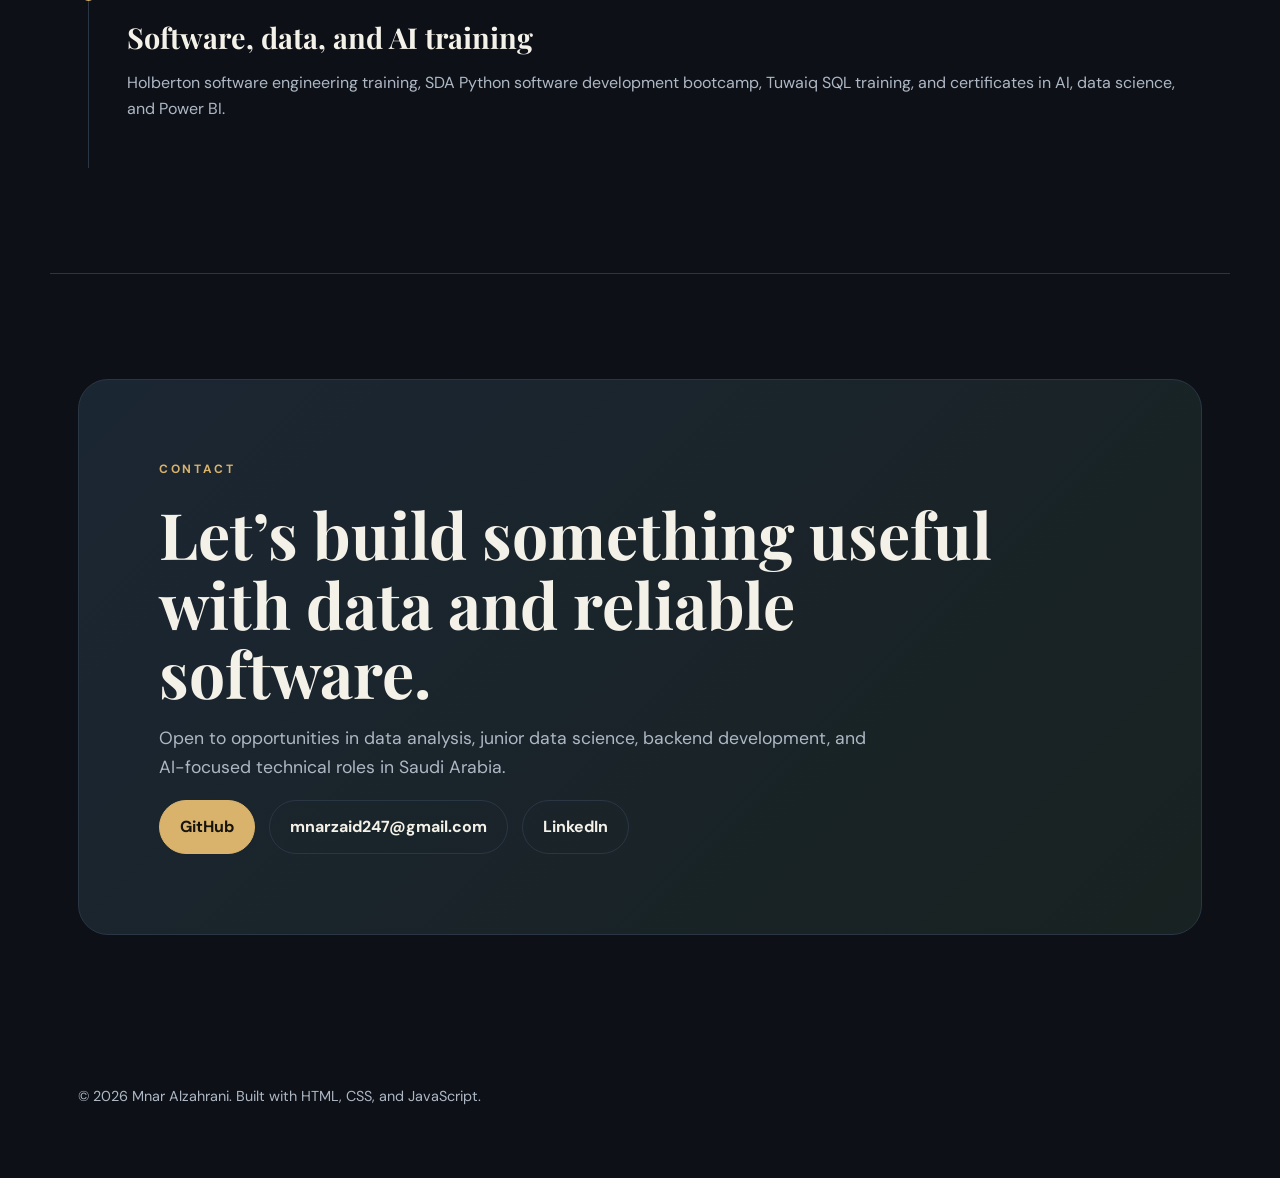
==== commit 689a72e0: "update" ====
--- a/index.html
+++ b/index.html
@@ -162,6 +162,7 @@
         <div class="hero-actions">
           <a class="button primary" href="https://github.com/mnarzaid247-stack" target="_blank" rel="noreferrer">GitHub</a>
           <a class="button secondary" href="mailto:mnarzaid247@gmail.com">mnarzaid247@gmail.com</a>
+          <a class="button secondary" href="https://www.linkedin.com/in/manar-al-zhrani" target="_blank" rel="noreferrer">LinkedIn</a>
         </div>
       </div>
     </section>
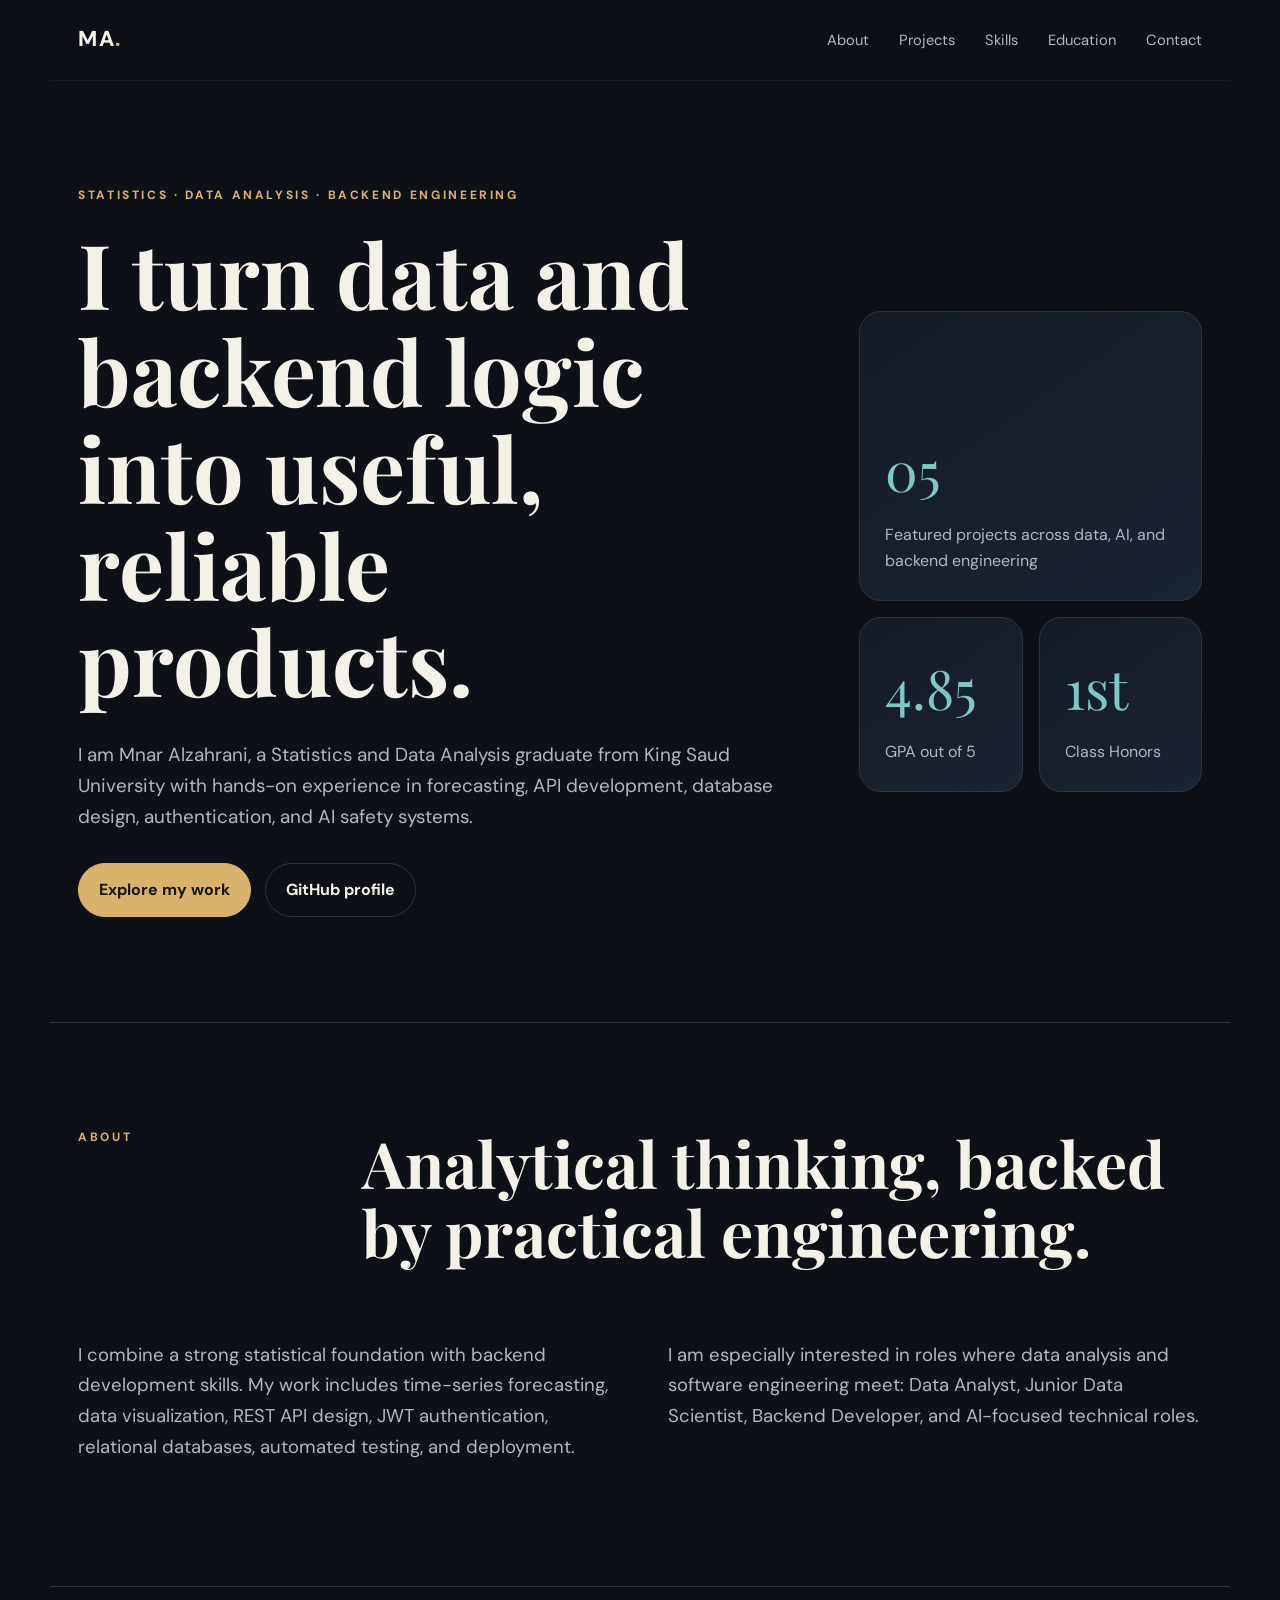
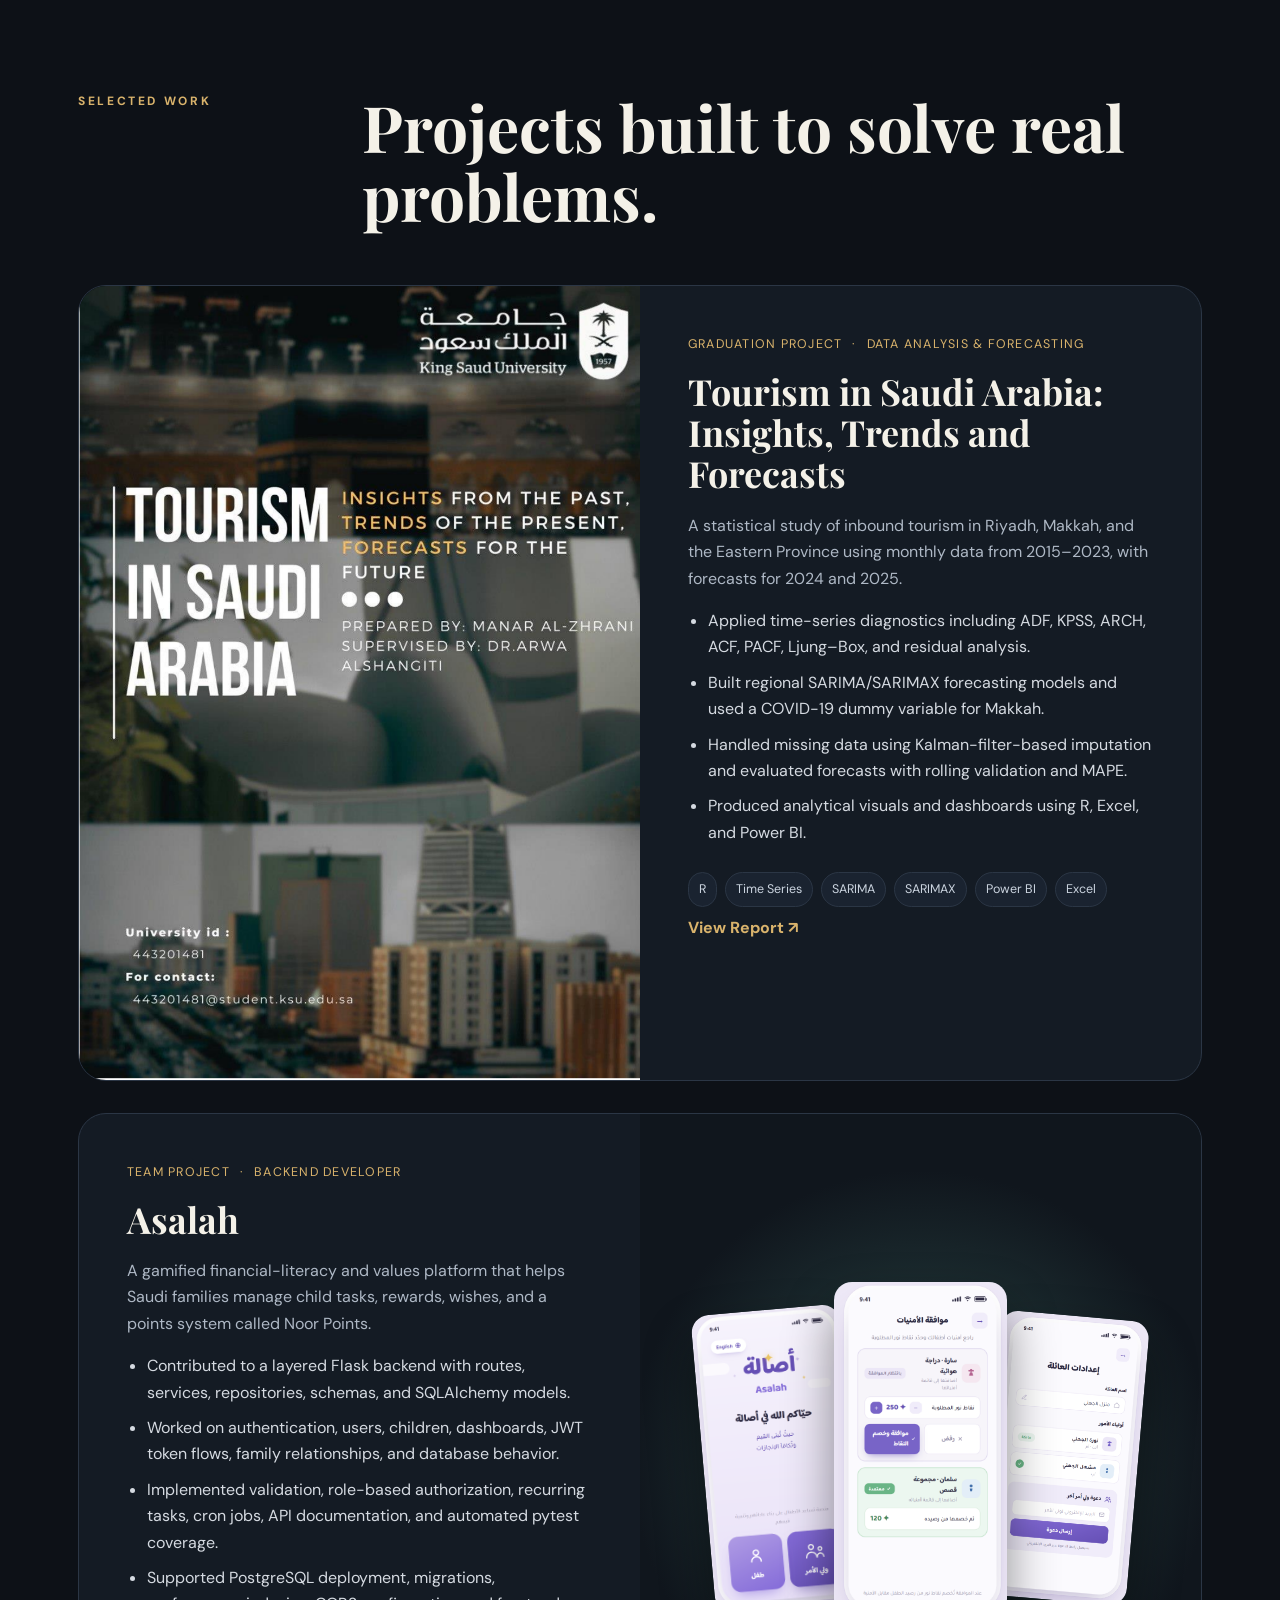
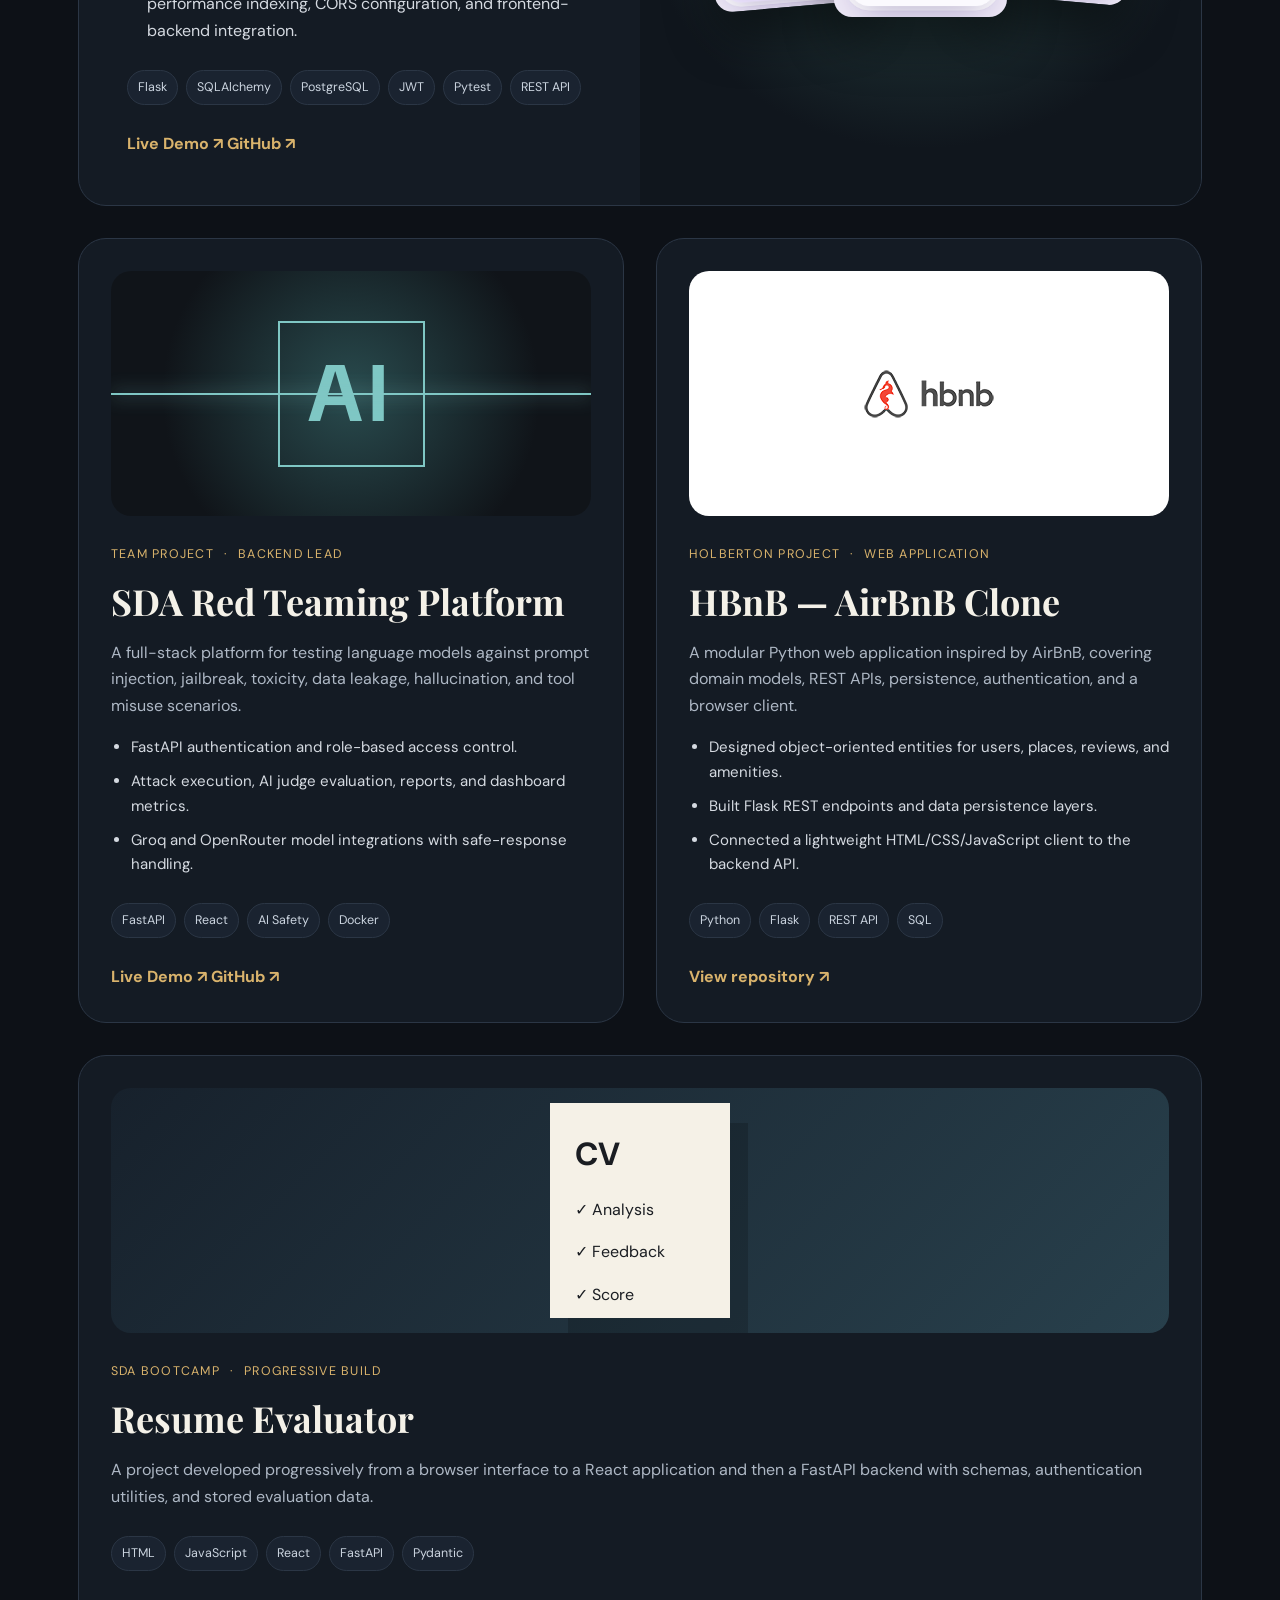
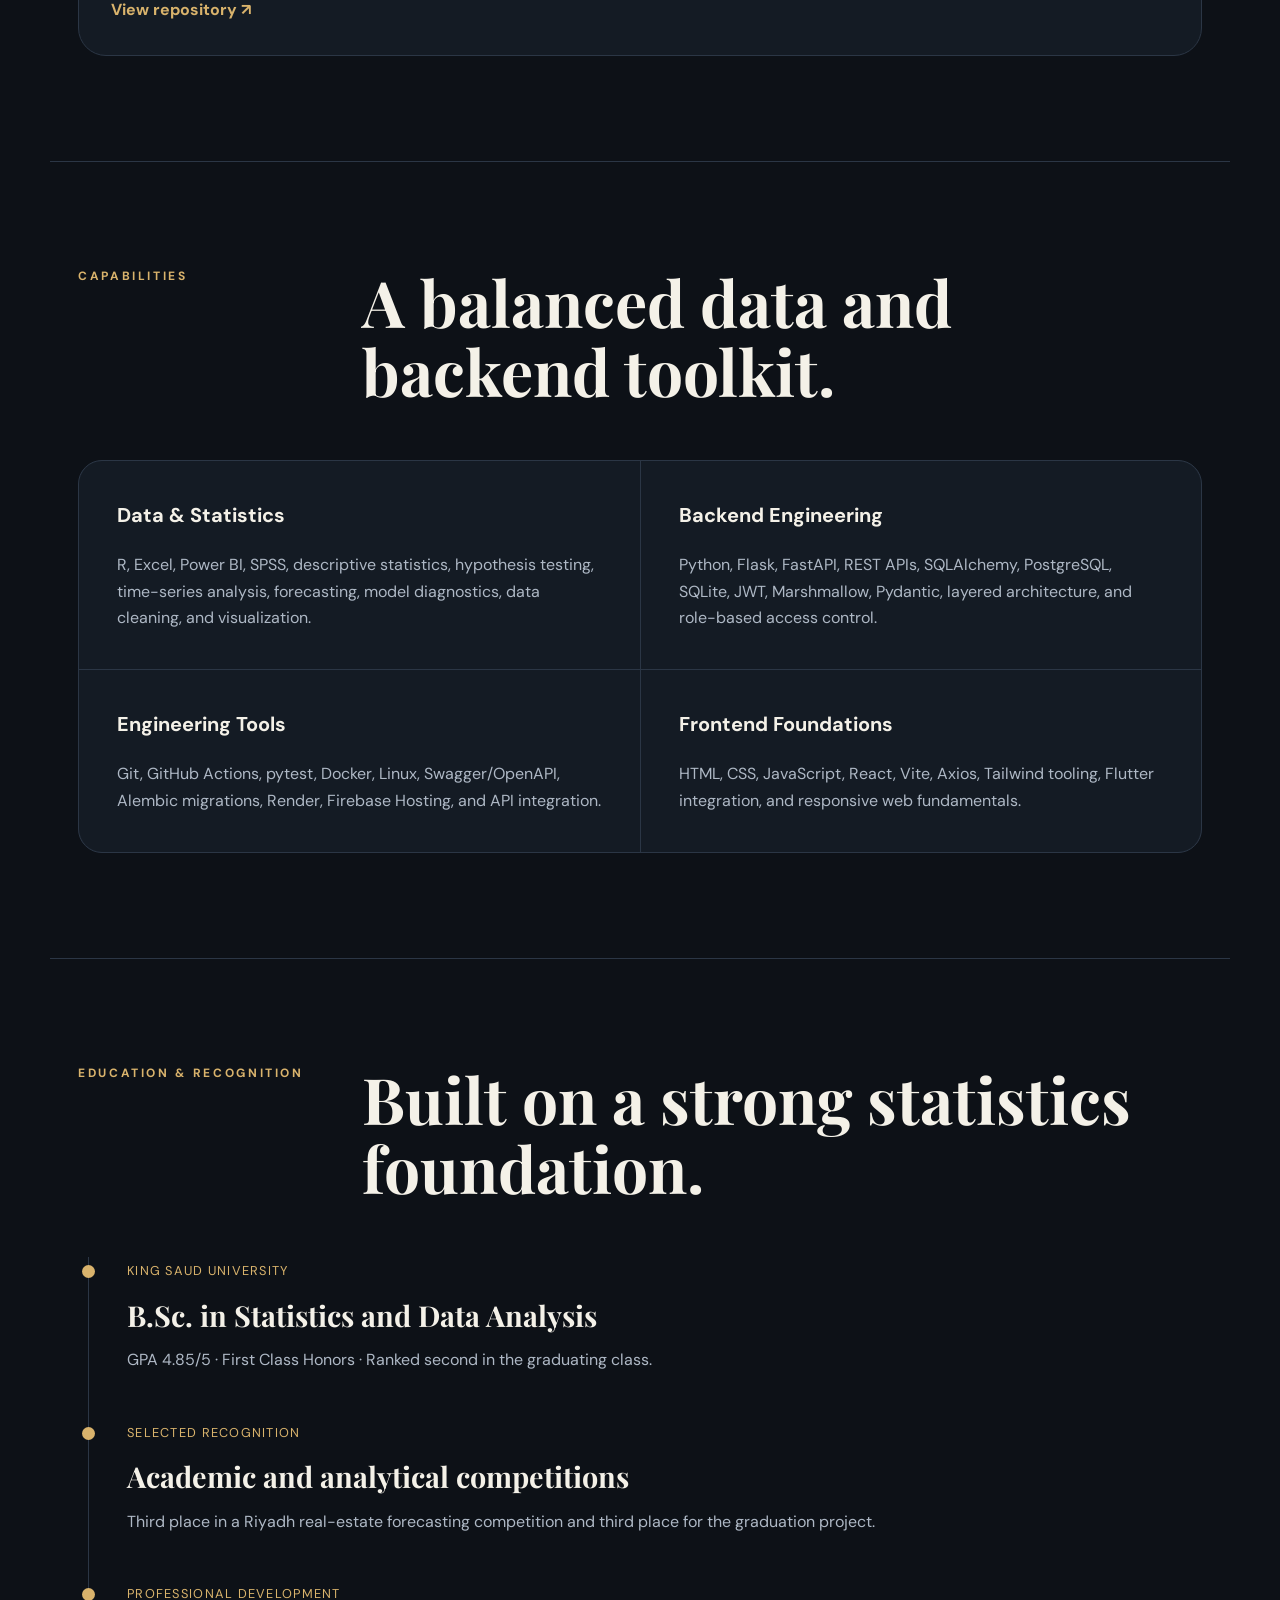
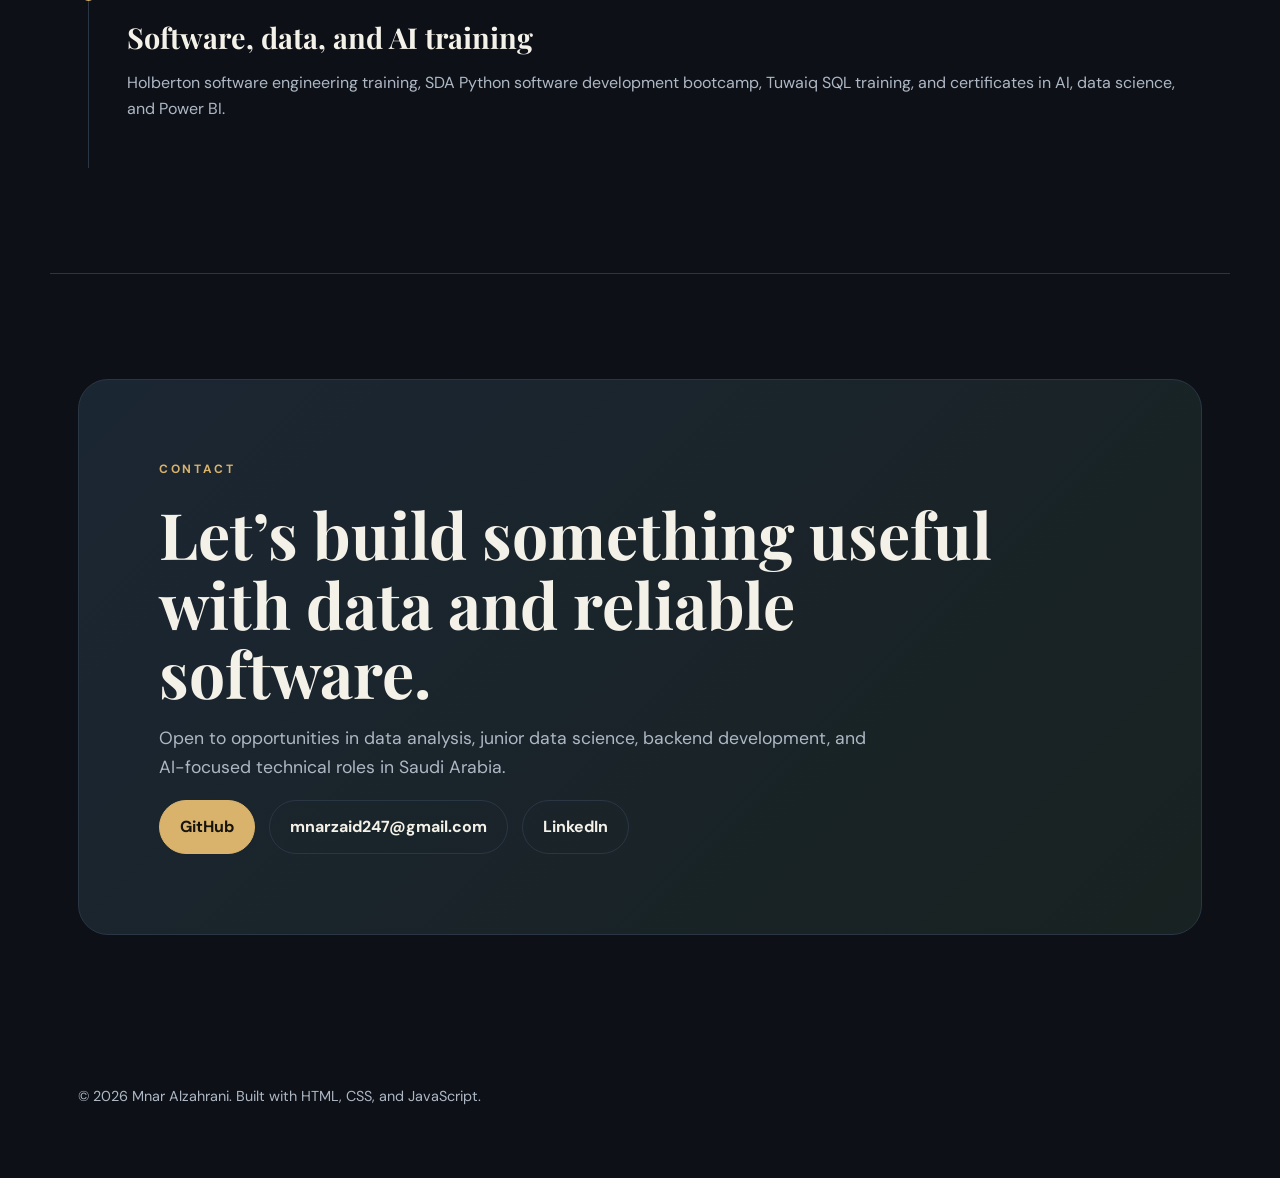
==== commit 3f8967d3: "update" ====
--- a/index.html
+++ b/index.html
@@ -91,8 +91,25 @@
             <li>Supported PostgreSQL deployment, migrations, performance indexing, CORS configuration, and frontend-backend integration.</li>
           </ul>
           <div class="tags"><span>Flask</span><span>SQLAlchemy</span><span>PostgreSQL</span><span>JWT</span><span>Pytest</span><span>REST API</span></div>
-          <a class="text-link" href="https://github.com/Norahxj/HolbertonSchool-Portfolio_Project" target="_blank" rel="noreferrer">View repository ↗</a>
-        </div>
+<div class="project-links">
+  <a
+    class="text-link"
+    href="https://asalah-26b7d.web.app"
+    target="_blank"
+    rel="noopener noreferrer"
+  >
+    Live Demo ↗
+  </a>
+
+  <a
+    class="text-link"
+    href="https://github.com/Norahxj/HolbertonSchool-Portfolio_Project"
+    target="_blank"
+    rel="noopener noreferrer"
+  >
+    GitHub ↗
+  </a>
+</div>        </div>
       </article>
 
       <div class="project-grid">
@@ -107,8 +124,25 @@
             <li>Groq and OpenRouter model integrations with safe-response handling.</li>
           </ul>
           <div class="tags"><span>FastAPI</span><span>React</span><span>AI Safety</span><span>Docker</span></div>
-          <a class="text-link" href="https://github.com/mnarzaid247-stack/SDA-Red-Teaming" target="_blank" rel="noreferrer">View repository ↗</a>
-        </article>
+<div class="project-links">
+  <a
+    class="text-link"
+    href="https://sda-red-teaming.vercel.app"
+    target="_blank"
+    rel="noopener noreferrer"
+  >
+    Live Demo ↗
+  </a>
+
+  <a
+    class="text-link"
+    href="https://github.com/mnarzaid247-stack/SDA-Red-Teaming"
+    target="_blank"
+    rel="noopener noreferrer"
+  >
+    GitHub ↗
+  </a>
+</div>        </article>
 
         <article class="project-card reveal">
           <div class="card-visual hbnb"><img src="assets/hbnb-logo.png" alt="HBnB logo" /></div>
